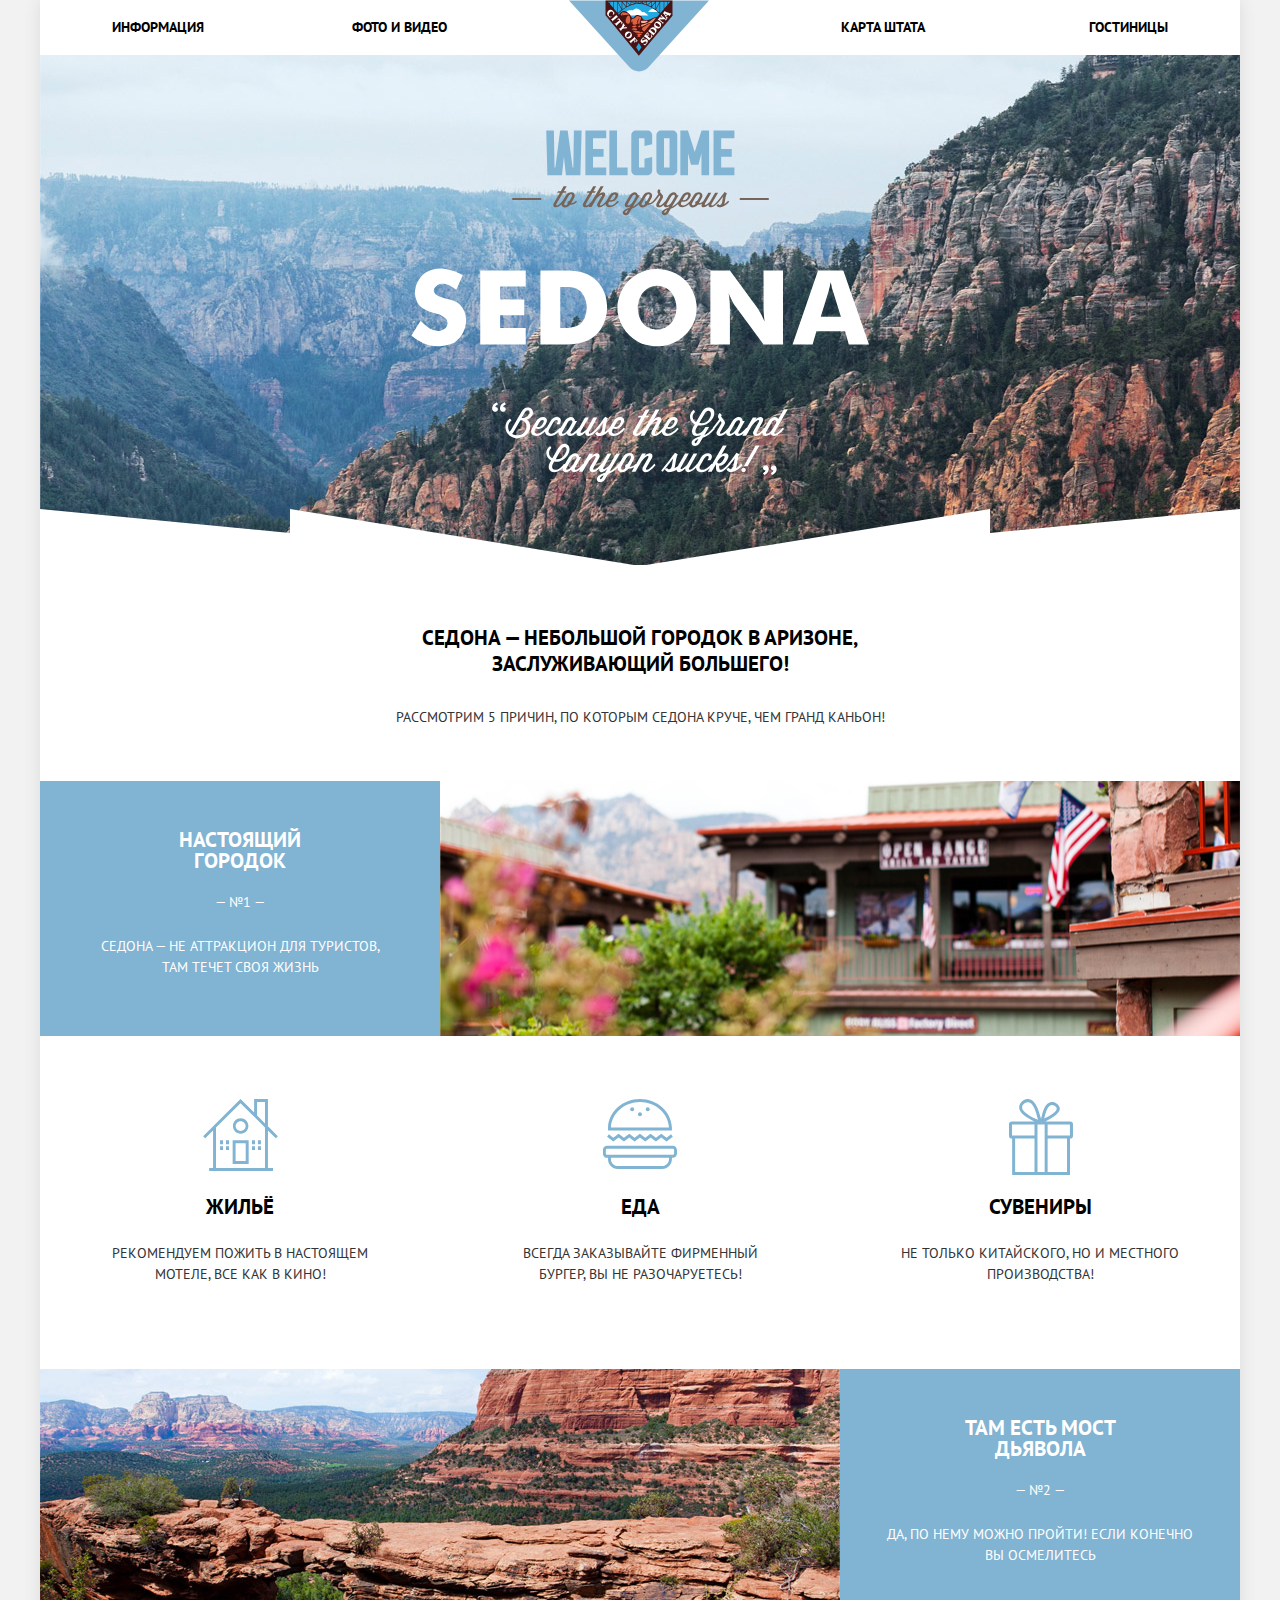
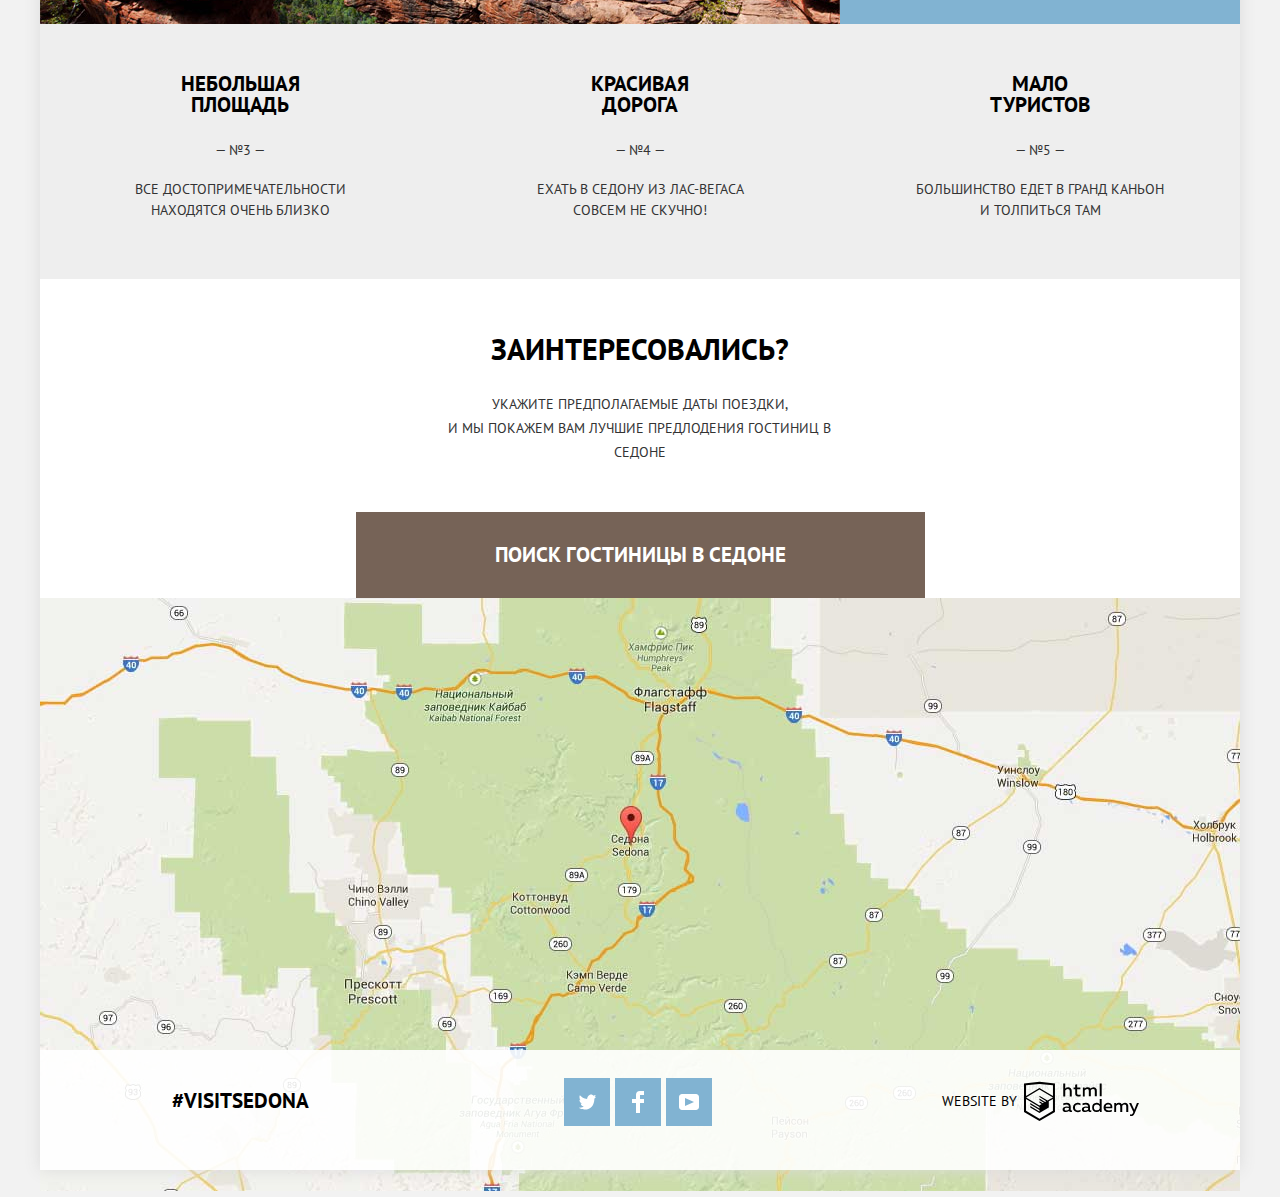
==== index.html @ d184a59a "fixes" ====
<!DOCTYPE html>
<html lang="ru">

<head>
  <meta charset="utf-8">
  <title>HTML Academy: Седона</title>
  <link href="https://fonts.googleapis.com/css?family=PT+Sans:400,700&amp;subset=cyrillic" rel="stylesheet">
  <link rel="stylesheet" href="css/normalize.css">
  <link rel="stylesheet" href="css/styles.min.css">
</head>

<body>
  <div class="container-page">
    <header class="main-header">
      <a class="logo" href="index.html" tabindex="3"><img src="img/logo-sedona.svg" alt="nav-logo" width="140" height="72"></a>
      <nav class="main-nav">
        <ul class="site-nav">
          <li><a href="#" tabindex="1">Информация</a></li>
          <li><a href="#" tabindex="2">Фото и Видео</a></li>
          <li><a href="#">Карта Штата</a></li>
          <li><a href="hotelsfilter.html">Гостиницы</a></li>
        </ul>
      </nav>
    </header>
    <main>
      <h1 class="visually-hidden">Добро пожаловать в великолепную Седону</h1>
      <div class="welcome-block">
        <img src="img/intro-welcome.svg" alt="Welcome to the Gorgeous SEDONA" width="459" height="353">
        <div class="mask-container">
          <svg xmlns="http://www.w3.org/2000/svg" viewBox="0 0 1200 57" width="1200" height="59">
            <path d="M0 57V0l250 24V0l350 57L950 0v24l250-24v57H0z" fill="#fff" />
          </svg>
        </div>
      </div>
      <section class="features">
        <div class="wrapper-h2">
          <h2>Седона — небольшой городок в Аризоне, заслуживающий большего!</h2>
          <p>Рассмотрим 5 причин, по которым Седона круче, чем Гранд Каньон!</p>
        </div>
        <ul class="features-list">
          <li>
            <div class="feature-true-town">
              <div class="wrapper-feature-town">
                <h3>Настоящий городок</h3>
                <span>— №1 —</span>
                <p>Седона — не аттракцион для туристов, там течет своя жизнь</p>
              </div>
              <img src="img/townimage.jpg" alt="townimage" width="800" height="401">
            </div>
            <ul class="sublist">
              <li>
                <div class="sublist-item sublist-item-aparts">
                  <h3>ЖИЛЬЁ</h3>
                  <p>Рекомендуем пожить в настоящем мотеле, все как в кино!</p>
                </div>
              </li>
              <li>
                <div class="sublist-item sublist-item-food">
                  <h3>ЕДА</h3>
                  <p>Всегда заказывайте фирменный бургер, вы не разочаруетесь!</p>
                </div>
              </li>
              <li>
                <div class="sublist-item sublist-item-gifts">
                  <h3>СУВЕНИРЫ</h3>
                  <p>Не только китайского, но и местного производства!</p>
                </div>
              </li>
            </ul>
          </li>
          <li>
            <div class="feature-diablo-bridge">
              <div class="diablo-bridge-image">
                <img src="img/rockimage.jpg" alt="rocksimage" width="800" height="400">
              </div>
              <div class="wrapper-feature-bridge">
                <h3>Там есть мост дьявола</h3>
                <span>— №2 —</span>
                <p>Да, по нему можно пройти! Если конечно вы осмелитесь</p>
              </div>
            </div>
          </li>
          <li class="feature-brown-block">
            <h3>Небольшая площадь</h3>
            <span>— №3 —</span>
            <p>Все достопримечательности находятся очень близко</p>
          </li>
          <li class="feature-brown-block">
            <h3>Красивая дорога</h3>
            <span>— №4 —</span>
            <p>Ехать в Седону из Лас-Вегаса совсем не скучно!</p>
          </li>
          <li class="feature-brown-block">
            <h3>Мало туристов</h3>
            <span>— №5 —</span>
            <p>Большинство едет в Гранд Каньон и толпиться там</p>
          </li>
        </ul>
      </section>
      <section class="search-button">
        <div class="wrapper-search-button">
          <div class="wrapper-text-search-button">
            <b>ЗАИНТЕРЕСОВАЛИСЬ?</b>
            <p>Укажите предполагаемые даты поездки,
              <br> и мы покажем вам лучшие предлодения гостиниц в Седоне</p>
          </div>
          <button class="button brown-button search-button-brown" type="button">ПОИСК ГОСТИНИЦЫ В седоне</button>
          <form class="search-form" method="get" action="https://echo.htmlacademy.ru">
            <div class="wrapper-input-label check-in-date">
              <label for="date-of-checkin">Дата заезда:</label>
              <input type="text" name="date-of-checkin" id="date-of-checkin">
              <button class="calendar-icon" type="button">Календарь
                <svg xmlns="http://www.w3.org/2000/svg" width="21" height="22" viewBox="0 0 21 22">
                  <path d="M19.251 2.025h-2.845V.648c0-.381-.294-.689-.656-.689-.363 0-.656.308-.656.689v1.377h-3.938V.648c0-.381-.294-.689-.655-.689-.363 0-.657.308-.657.689v1.377H5.906V.648c0-.381-.294-.689-.656-.689-.363 0-.657.308-.657.689v1.377H1.75C.784 2.025 0 2.847 0 3.862v16.302C0 21.179.784 22 1.75 22h17.501c.966 0 1.749-.821 1.749-1.836V3.862c0-1.015-.783-1.837-1.749-1.837zm.437 18.139a.448.448 0 0 1-.437.459H1.75a.45.45 0 0 1-.438-.459V3.862a.45.45 0 0 1 .438-.459h2.844v1.378c0 .381.294.689.657.689.362 0 .656-.308.656-.689V3.403h3.938v1.378c0 .381.294.689.657.689.361 0 .655-.308.655-.689V3.403h3.938v1.378c0 .381.293.689.656.689.362 0 .656-.308.656-.689V3.403h2.845c.241 0 .437.206.437.459v16.302z" />
                  <path d="M4.594 8.225h2.625v2.066H4.594zM4.594 11.668h2.625v2.067H4.594zM4.594 15.112h2.625v2.066H4.594zM9.188 15.112h2.625v2.066H9.188zM9.188 11.668h2.625v2.067H9.188zM9.188 8.225h2.625v2.066H9.188zM13.781 15.112h2.625v2.066h-2.625zM13.781 11.668h2.625v2.067h-2.625zM13.781 8.225h2.625v2.066h-2.625z" />
                </svg>
              </button>
            </div>
            <div class="wrapper-input-label check-out-date">
              <label for="date-of-checkout">Дата выезда:</label>
              <input type="text" name="date-of-checkout" id="date-of-checkout">
              <button class="calendar-icon" type="button">Календарь
                <svg xmlns="http://www.w3.org/2000/svg" width="21" height="22" viewBox="0 0 21 22">
                  <path d="M19.251 2.025h-2.845V.648c0-.381-.294-.689-.656-.689-.363 0-.656.308-.656.689v1.377h-3.938V.648c0-.381-.294-.689-.655-.689-.363 0-.657.308-.657.689v1.377H5.906V.648c0-.381-.294-.689-.656-.689-.363 0-.657.308-.657.689v1.377H1.75C.784 2.025 0 2.847 0 3.862v16.302C0 21.179.784 22 1.75 22h17.501c.966 0 1.749-.821 1.749-1.836V3.862c0-1.015-.783-1.837-1.749-1.837zm.437 18.139a.448.448 0 0 1-.437.459H1.75a.45.45 0 0 1-.438-.459V3.862a.45.45 0 0 1 .438-.459h2.844v1.378c0 .381.294.689.657.689.362 0 .656-.308.656-.689V3.403h3.938v1.378c0 .381.294.689.657.689.361 0 .655-.308.655-.689V3.403h3.938v1.378c0 .381.293.689.656.689.362 0 .656-.308.656-.689V3.403h2.845c.241 0 .437.206.437.459v16.302z" />
                  <path d="M4.594 8.225h2.625v2.066H4.594zM4.594 11.668h2.625v2.067H4.594zM4.594 15.112h2.625v2.066H4.594zM9.188 15.112h2.625v2.066H9.188zM9.188 11.668h2.625v2.067H9.188zM9.188 8.225h2.625v2.066H9.188zM13.781 15.112h2.625v2.066h-2.625zM13.781 11.668h2.625v2.067h-2.625zM13.781 8.225h2.625v2.066h-2.625z" />
                </svg>
              </button>
            </div>
            <div class="wrapper-input-label">
              <label class="label-adult-amount" for="adult-amout">Взрослые:</label>
              <div class="amount-buttons-container">
                <button class="minus" type="button" aria-label="Уменьшить количество на 1"></button>
                <input type="text" name="adult-amout" id="adult-amout" value="1">
                <button class="plus" type="button" aria-label="Увеличить количество на 1"></button>
              </div>
              <label class="label-children-amount" for="children-amout">Дети:</label>
              <div class="amount-buttons-container">
                <button class="minus" type="button" aria-label="Уменьшить количество на 1"></button>
                <input type="text" name="children-amout" id="children-amout" value="9">
                <button class="plus" type="button" aria-label="Увеличить количество на 1"></button>
              </div>
            </div>
            <button class="button blue-button search-button-blue" type="submit">Найти</button>
          </form>
        </div>
      </section>
      <section class="map">
        <div class="map-container">
          <img src="img/map.jpg" class="map" alt="USA, Arisona, SEDONA" width="1718" height="748">
        </div>
        <div class="interactive-map">
          <iframe src="https://www.google.com/maps/embed?pb=!1m18!1m12!1m3!1d222094.60201308658!2d-111.83104847166348!3d34.82005045765868!2m3!1f0!2f0!3f0!3m2!1i1024!2i768!4f13.1!3m3!1m2!1s0x872da132f942b00d%3A0x5548c523fa6c8efd!2z0KHQtdC00L7QvdCwLCDQkNGA0LjQt9C-0L3QsCA4NjMzNiwg0KHQqNCQ!5e0!3m2!1sru!2sru!4v1536318374137" style="border:0" allowfullscreen></iframe>
        </div>
      </section>
    </main>
    <footer class="footer">
      <p>#VISITSEDONA</p>
      <ul>
        <li>
          <a class="social-button" href="#">
            <span class="visually-hidden">Twitter</span>
            <svg xmlns="http://www.w3.org/2000/svg" xmlns:xlink="http://www.w3.org/1999/xlink" width="17" height="22" viewBox="0 0 17 15"><path fill="#FFF" d="M10.95.144c1.685-.496 2.984.27 3.577 1.179.673-.231 1.331-.481 2.011-.708a2.345 2.345 0 0 1-.857 1.768c.685.17 1.304-.491 1.304-.491-.169 1-1.006 1.788-1.563 2.024-.231 6.75-3.175 11.217-10.077 11.082h-.446c-.41 0-4.164-.46-4.898-1.887 2.271.196 3.893-.422 4.693-1.177-.96-.3-2.679-.477-2.979-2.95.349.106.564.228 1.19.119C1.705 8.247.374 7.53.448 5.33c.285.328 1.067.536 1.34.472C1.085 5.561-.182 2.442.894.85c1.818 1.854 3.735 3.606 7.152 3.773C8.254 2.33 9.183.793 10.95.144z"/>
            </svg>
          </a>
        </li>
        <li>
          <a class="social-button" href="#">
            <span class="visually-hidden">Facebook</span>
            <svg xmlns="http://www.w3.org/2000/svg" width="12" height="22" viewBox="0 0 12 22"><path fill="#FFF" d="M12 4V0H8a4 4 0 0 0-4 4v4H0v4h4v10h4V12h4V8H8V4h4z"/>
            </svg>
          </a>
        </li>
        <li>
          <a class="social-button" href="#">
            <span class="visually-hidden">YouTube</span>
            <svg xmlns="http://www.w3.org/2000/svg" xmlns:xlink="http://www.w3.org/1999/xlink" width="20" height="22" viewBox="0 0 20 16"><path fill="#FFF" d="M17 0H3C1.35 0 0 1.35 0 3v10c0 1.65 1.35 3 3 3h14c1.65 0 3-1.35 3-3V3c0-1.65-1.35-3-3-3zM6.027 11.998V4.002L15.014 8l-8.987 3.998z"/>
            </svg>
          </a>
        </li>
      </ul>
      <div class="footer-copyright">
        <a href="https://htmlacademy.ru/intensive/htmlcss">Website by<svg id="Layer_1" data-name="Layer 1" xmlns="http://www.w3.org/2000/svg" viewBox="0 0 108.08 36.85" width="115" height="41"><title>logo-htmlacademy-small1</title><path d="M44.61,26.88a2,2,0,0,0,.55-0.1v1.33a3.25,3.25,0,0,1-1.18.21,1.67,1.67,0,0,1-1.67-1,4.84,4.84,0,0,1-3.14,1.08c-1.51,0-2.91-.83-2.91-2.55,0-2.13,2-2.79,3.71-2.79a11.08,11.08,0,0,1,2.17.25v-0.3c0-1-.76-1.77-2.19-1.77a7.42,7.42,0,0,0-3,.64v-1.7a10.21,10.21,0,0,1,3.19-.55c2.36,0,3.81,1.12,3.81,3.65v3a0.54,0.54,0,0,0,.49.59h0.17Zm-6.44-1.13A1.35,1.35,0,0,0,39.63,27h0.11a3.39,3.39,0,0,0,2.41-1V24.58a9.72,9.72,0,0,0-1.81-.21c-1,0-2.16.33-2.16,1.38h0Zm12.36-6.11a5,5,0,0,1,2.57.64V22a4.08,4.08,0,0,0-2.3-.7,2.75,2.75,0,1,0,0,5.49,5,5,0,0,0,2.43-.64v1.71a6.27,6.27,0,0,1-2.76.57A4.21,4.21,0,0,1,46,24.51q0-.21,0-0.41a4.32,4.32,0,0,1,4.18-4.46h0.38Zm12.17,7.24a2,2,0,0,0,.55-0.1v1.33a3.25,3.25,0,0,1-1.18.21,1.67,1.67,0,0,1-1.67-1,4.84,4.84,0,0,1-3.14,1.08c-1.51,0-2.91-.83-2.91-2.55,0-2.13,2-2.79,3.71-2.79a11.08,11.08,0,0,1,2.17.25v-0.3c0-1-.76-1.77-2.19-1.77a7.42,7.42,0,0,0-3,.64v-1.7a10.21,10.21,0,0,1,3.19-.55c2.36,0,3.81,1.12,3.81,3.65v3a0.54,0.54,0,0,0,.49.59h0.17Zm-6.44-1.13A1.35,1.35,0,0,0,57.73,27h0.11a3.39,3.39,0,0,0,2.41-1V24.58a9.72,9.72,0,0,0-1.81-.21c-1.06,0-2.16.33-2.16,1.38h0ZM73,16V28.2H71.35V26.88a3.88,3.88,0,0,1-3.19,1.54,4.4,4.4,0,0,1,0-8.78,3.81,3.81,0,0,1,3,1.3V16H73Zm-4.53,5.22a2.76,2.76,0,1,0,0,5.52A2.86,2.86,0,0,0,71.15,25V23A2.91,2.91,0,0,0,68.49,21.27ZM79,19.64c3.31,0,4.46,2.68,3.92,5.09H76.7c0.21,1.5,1.67,2.11,3.19,2.11a6.11,6.11,0,0,0,2.64-.59v1.6a7.14,7.14,0,0,1-3,.57C77,28.42,74.78,27,74.78,24a4.18,4.18,0,0,1,4-4.39H79Zm0.09,1.54a2.28,2.28,0,0,0-2.44,2.1v0.06H81.3A2,2,0,0,0,79.13,21.18Zm5.73,7V19.87h1.65v1a3.81,3.81,0,0,1,2.78-1.27A2.86,2.86,0,0,1,91.89,21a4.12,4.12,0,0,1,2.91-1.33A3.06,3.06,0,0,1,98,23V28.2h-1.9V23.05a1.59,1.59,0,0,0-1.42-1.75H94.42a2.8,2.8,0,0,0-2.07,1.12V28.2h-1.9V23.05A1.59,1.59,0,0,0,89,21.31H88.8a3,3,0,0,0-2.21,1.29v5.63H84.86Zm21.31-8.33h1.9l-3.91,9.46c-0.9,2.17-2.09,2.86-3.35,2.86a4.76,4.76,0,0,1-1.1-.14V30.46a2.86,2.86,0,0,0,.85.12c0.9,0,1.58-.64,2.07-1.9l0.17-.42-4-8.4h2l2.86,6.29ZM38.73,1.46V6.22a3.81,3.81,0,0,1,2.7-1.14,3.25,3.25,0,0,1,3.44,3.4v5.15H43V8.72a1.81,1.81,0,0,0-1.61-2h-0.3a2.93,2.93,0,0,0-2.32,1.39v5.52h-1.9V1.46h1.9ZM49.94,2.31v3h3V6.91h-3v3.81c0,1.1.5,1.46,1.58,1.46a4.49,4.49,0,0,0,1.69-.33v1.6A6.8,6.8,0,0,1,51,13.8a2.55,2.55,0,0,1-2.86-2.74V6.89H46.58V5.26h1.5V2.74Zm5.4,11.31V5.28H57v1A3.81,3.81,0,0,1,59.77,5a2.86,2.86,0,0,1,2.6,1.33A4.12,4.12,0,0,1,65.28,5,3.06,3.06,0,0,1,68.44,8.4v5.21h-1.9V8.46a1.59,1.59,0,0,0-1.42-1.75H64.89a2.8,2.8,0,0,0-2.07,1.12v5.78h-1.9V8.46A1.59,1.59,0,0,0,59.5,6.71H59.27A3,3,0,0,0,57.06,8v5.63H55.34ZM71.17,1.45H73V13.6H71.17V1.45ZM14.71,0H14.55L0,1.54V28.21l14.55,8.66,14.55-8.66V1.54Zm12.5,27.1L14.55,34.64,1.9,27.12V16.18l12.59,7.5V25L5.86,19.9v1.31l8.68,5.21v1.39L5.87,22.65V24l8.68,5.21,8.75-5.24V18.31L27.2,16V27.12Zm0-12.53-3.48,2-1.6,1L14.51,13v1.31L21,18.23H21l-0.14.09-1,.54-5.37-3.2V17l4.24,2.52-1,.67-3.2-1.9v1.31l2.1,1.24L14.5,22.1,2,14.65,14.51,7.11Zm0-1.32L14.49,5.76,1.91,13.25v-10L14.56,1.92,27.21,3.25v10h0Z" transform="translate(0 -0.02)"/>
          </svg>
        </a>
      </div>
    </footer>
  </div>
  <script src="js/script.min.js"></script>
</body>

</html>
---- css/styles.min.css ----
body{margin:0;padding:0;display:-webkit-box;display:-ms-flexbox;display:flex;font-family:"PT Sans",Arial,sans-serif;font-size:14px;line-height:21px;font-weight:400;color:#000;text-transform:uppercase;text-align:center;background-color:#f2f2f2;-webkit-box-sizing:border-box;box-sizing:border-box}a{text-decoration:none}.container-page{height:2770px;width:1200px}.container-inner-page,.container-page{margin-right:auto;margin-left:auto;-webkit-box-shadow:0 0 15px #dbdbdb;box-shadow:0 0 15px #dbdbdb;max-width:1200px;position:relative}.visually-hidden{position:absolute;clip:rect(0 0 0 0);width:1px;height:1px;margin:-1px}.main-header{position:relative;background-color:#fff;width:1200px;line-height:26px;font-weight:700;color:#000}.main-header li{list-style:none;margin:0;padding:0}.logo{position:absolute;left:44.1%;z-index:1}.site-nav{display:-webkit-box;display:-ms-flexbox;display:flex;-ms-flex-wrap:wrap;flex-wrap:wrap;padding:0;line-height:55px;-webkit-box-align:center;-ms-flex-align:center;align-items:center;margin:0}.site-nav a{height:100%}.site-nav li{width:100px}.site-nav li:first-child{margin-left:6%;margin-right:11.6666%;text-align:left}.site-nav li:nth-child(2){margin-right:auto;text-align:left}.site-nav li:nth-child(3){text-align:right}.site-nav li:last-child{margin-right:6%;margin-left:11.9166%;text-align:right}.main-header a{color:#000}.hotels-list a h3:focus,.hotels-list a h3:hover,.main-header a:focus,.main-header a:hover{color:#80b3d2}.hotels-list a h3:active,.main-header a:active{color:rgba(0,0,0,.3)}.welcome-block{background-color:#848288;background-image:url(../img/background-photo.jpg);background-position:center -58px;background-repeat:no-repeat;background-size:cover;height:510px;position:relative;z-index:-1}.welcome-block img{padding-top:75px}.features,.search-button{background-color:#fff;position:relative;color:#000}.features ul{list-style:none;padding:0}.features h2,.features h3{font-size:21px;text-align:center}.features h2{line-height:26px}.features h3{-ms-flex-item-align:center;-ms-grid-row-align:center;align-self:center}.features p,.features span{text-align:center;color:#333}.feature-diablo-bridge,.feature-true-town{background-color:#81b3d2;width:1200px;color:#fff}.feature-true-town h3{width:130px;margin-top:48px}.feature-diablo-bridge p,.feature-diablo-bridge span,.feature-true-town p,.feature-true-town span{color:#fff}.feature-diablo-bridge p,.feature-true-town p{-ms-flex-item-align:center;-ms-grid-row-align:center;align-self:center;width:290px;margin-top:23px}.feature-diablo-bridge p{width:306px}.feature-brown-block{background-color:#eee;color:#000;width:33.333333%;min-height:255px;display:-webkit-box;display:-ms-flexbox;display:flex;-webkit-box-orient:vertical;-webkit-box-direction:normal;-ms-flex-direction:column;flex-direction:column;-webkit-box-pack:center;-ms-flex-pack:center;justify-content:center}.feature-brown-block h3,.feature-brown-block p{width:130px;-ms-flex-item-align:center;-ms-grid-row-align:center;align-self:center;margin:49px 0 25px}.feature-brown-block p{width:260px;margin:0 0 58px}.feature-brown-block span{margin-bottom:auto}.button,.search-button b{font-size:30px;line-height:36px;text-align:center}.search-button p{line-height:24px;text-align:center;color:#333;margin-top:25px;width:435px}.button{font-size:21px;line-height:26px;vertical-align:middle;font-weight:700;text-transform:uppercase;color:#fff;background-color:#766357;border:0;cursor:pointer}.brown-button:focus,.brown-button:hover{background-color:#604e43}.brown-button:active{background-color:#503e33;color:rgba(255,255,255,.3)}.blue-button{background-color:#81b3d2}.blue-button:focus,.blue-button:hover{background-color:#669ec0}.blue-button:active{background-color:#5496bd;color:rgba(255,255,255,.3)}.footer p,.footer-inner-page p,.search-form label{line-height:26px;font-weight:700}.footer p,.footer-inner-page p{font-size:21px;width:400px;margin-top:3px}.footer ul,.footer-inner-page ul{text-align:center}.social-button{background-color:#81b3d2;color:#fff;width:46px;height:48px;display:-webkit-box;display:-ms-flexbox;display:flex;-webkit-box-align:center;-ms-flex-align:center;align-items:center;-webkit-box-pack:center;-ms-flex-pack:center;justify-content:center}.social-button:active path{fill:#88b6d1}.social-button:focus,.social-button:hover{background-color:#669ec0;color:#fff}.social-button:active{background-color:#5496bd;color:rgba(255,255,255,.3)}.footer li,.footer-inner-page li{list-style:none}.footer li:first-child,.footer-inner-page li:first-child{margin-left:124px;margin-right:5px}.footer li:last-child,.footer-inner-page li:last-child{margin-left:5px;margin-right:auto}.footer-copyright,.footer-copyright a{display:-webkit-box;display:-ms-flexbox;display:flex}.footer-copyright{line-height:26px;vertical-align:middle;text-align:right;margin-top:-18px;fill:#000;width:400px;-webkit-box-pack:center;-ms-flex-pack:center;justify-content:center}.footer-copyright a{color:#000;width:211px;-webkit-box-pack:space-evenly;-ms-flex-pack:space-evenly;justify-content:space-evenly;-webkit-box-align:center;-ms-flex-align:center;align-items:center}.footer-copyright a:focus,.footer-copyright a:hover{fill:#5496bd}.footer-copyright a:active{fill:#bdbbbc}.hotels-main{background-color:#fff}.filters{background-color:#465159;background-image:url("../img/filter background.jpg");background-repeat:no-repeat;min-height:192px;padding-top:28px}.filters fieldset{border:0}.filters legend{font-size:16px;font-weight:700;color:#fff}.filters label,.range-input div{color:#fff}.hotels-list h3,.wrapper-result-filter .wrapper-text-results{font-size:21px;line-height:26px;font-weight:700;color:#000;margin-top:6px}.filters,.result-filter,.result-filter ul{display:-webkit-box;display:-ms-flexbox;display:flex}.result-filter{font-size:12px;line-height:18px;margin-right:auto;-ms-flex-wrap:wrap;flex-wrap:wrap}.result-filter ul{padding:0;width:288px}.results ul{list-style:none}.result-filter li:first-child{margin-left:39px}.result-filter li:nth-child(2){margin-left:32px;margin-right:auto}.result-filter li:last-child{margin-right:11px}.result-filter .active-filter{color:#81b3d2;border-bottom:none}.result-filter a{color:rgba(0,0,0,.3);text-decoration:none;border-bottom:1px dotted #81b3d2}.result-filter a:hover{color:#81b3d2}.result-filter a:active{color:#000;border-bottom:none}.hotels-list span{color:#333}.wrapper-feature-town,.wrapper-h2{-webkit-box-orient:vertical;-webkit-box-direction:normal;-ms-flex-direction:column;flex-direction:column}.wrapper-h2{display:-webkit-box;display:-ms-flexbox;display:flex;width:490px;-webkit-box-align:center;-ms-flex-align:center;align-items:center;margin:auto;padding-top:60px;padding-bottom:50px;min-height:106px}.wrapper-h2 h2{margin:0;width:490px}.wrapper-h2 p{margin:30px 0 0}.wrapper-feature-town{-ms-flex-preferred-size:33.333333%;flex-basis:33.333333%}.feature-true-town,.sublist,.wrapper-feature-town{display:-webkit-box;display:-ms-flexbox;display:flex}.feature-true-town{position:relative;min-height:255px;overflow:hidden}.feature-true-town img,.price-control::after{position:absolute;top:50%;left:50%;-webkit-transform:translate(-25%,-50%);-ms-transform:translate(-25%,-50%);transform:translate(-25%,-50%)}.sublist{-webkit-box-align:center;-ms-flex-align:center;align-items:center;-ms-flex-pack:distribute;justify-content:space-around}.sublist li{width:400px}.sublist-item{padding-top:60px;padding-bottom:70px;width:285px;margin:auto}.sublist h3{padding-top:72px;position:relative;margin-top:28px}.sublist-item p{margin-top:26px}.sublist-item-aparts h3::before,.sublist-item-food h3::before,.sublist-item-gifts h3::before{content:"";position:absolute;width:75px;height:72px;left:105px;top:-25px;background-image:url(../img/icon-1.svg);background-repeat:no-repeat;background-position:0,0}.sublist-item-food h3::before,.sublist-item-gifts h3::before{width:74px;height:70px;left:37%;background-image:url(../img/icon-3.svg)}.sublist-item-gifts h3::before{width:64px;height:76px;left:39%;background-image:url(../img/icon-2.svg)}.welcome-block{-webkit-box-pack:center;-ms-flex-pack:center;justify-content:center}.feature-diablo-bridge,.welcome-block,.wrapper-feature-bridge{display:-webkit-box;display:-ms-flexbox;display:flex}.wrapper-feature-bridge{-webkit-box-orient:vertical;-webkit-box-direction:normal;-ms-flex-direction:column;flex-direction:column;-ms-flex-preferred-size:33.3333333%;flex-basis:33.3333333%}.wrapper-feature-bridge h3{width:151px;margin-top:48px}.search-button{-webkit-box-align:center;-ms-flex-align:center;align-items:center;z-index:3}.search-button,.wrapper-search-button,.wrapper-text-search-button{display:-webkit-box;display:-ms-flexbox;display:flex;-webkit-box-orient:vertical;-webkit-box-direction:normal;-ms-flex-direction:column;flex-direction:column}.wrapper-search-button{-webkit-box-pack:center;-ms-flex-pack:center;justify-content:center;-webkit-box-align:center;-ms-flex-align:center;align-items:center;width:569px}.wrapper-text-search-button{width:436px;padding-top:52px;padding-bottom:34px}.search-button-brown{padding-top:30px;padding-bottom:30px;width:100%}.search-form{display:-webkit-box;display:-ms-flexbox;display:flex;-ms-flex-wrap:wrap;flex-wrap:wrap;padding:25px 44px 55px 56px;background-color:#fff;position:absolute;width:469px;top:100%;left:26.3%}.amount-buttons-container,.wrapper-input-label{display:-webkit-box;display:-ms-flexbox;display:flex;width:115px}.wrapper-input-label{width:458px;margin-top:30px;-webkit-box-pack:justify;-ms-flex-pack:justify;justify-content:space-between;-webkit-box-align:center;-ms-flex-align:center;align-items:center}.search-button-blue{width:97.5%;padding:0;min-height:58px;margin-top:52px}.wrapper-input-label input{width:39px;height:36px;border:0;background-color:#f2f2f2}.label-adult-amount{padding-right:27px}.label-children-amount{padding-left:40px;padding-right:15px}.map{width:100%;position:relative;min-height:475px;height:100%}.footer{position:absolute;bottom:0}.footer,.footer-inner-page{width:1200px;height:120px;display:-webkit-box;display:-ms-flexbox;display:flex;-ms-flex-pack:distribute;justify-content:space-around;-webkit-box-align:center;-ms-flex-align:center;align-items:center;background-color:rgba(255,255,255,.9)}.features-list,.footer ul,.footer-inner-page ul{display:-webkit-box;display:-ms-flexbox;display:flex;-ms-flex-wrap:wrap;flex-wrap:wrap}.footer ul,.footer-inner-page ul{width:400px;padding:0;margin-top:-3px}.features-list{-webkit-box-pack:center;-ms-flex-pack:center;justify-content:center;margin:0}.filters h3{font-size:16px;line-height:21px;font-weight:700;padding:0;margin:0;color:#fff}.filter-range{margin-right:6%;margin-left:auto}.wrapper-result-filter{display:-webkit-box;display:-ms-flexbox;display:flex;-webkit-box-align:baseline;-ms-flex-align:baseline;align-items:baseline;min-height:86px}.hotels-list{-webkit-box-orient:vertical;-webkit-box-direction:normal;-ms-flex-direction:column;flex-direction:column;padding:0;margin-bottom:0;margin-top:0}.hotels-list,.hotels-list li,.wrapper-hotel-card{display:-webkit-box;display:-ms-flexbox;display:flex}.hotels-list li{border-top:1px solid #e5e5e5;height:151px}.wrapper-hotel-card{width:364px;margin-left:30px;margin-right:auto;-webkit-box-orient:vertical;-webkit-box-direction:normal;-ms-flex-direction:column;flex-direction:column}.wrapper-hotel-card h3{text-align:left;padding:0;margin:22px 0 0}.map-container{position:absolute;z-index:-1}.interactive-map{width:100%}.diablo-bridge-image{height:255px;width:800px;overflow:hidden}.filter-range{width:318px;text-transform:uppercase;color:#fff}.filter-range-title{font-weight:700px;font-size:16px;line-height:21px;margin-bottom:9px;text-align:left}.price-control{height:36px;margin-bottom:20px;font-size:0;position:relative;border:2px solid #fff;border-radius:2px}.price-control label{display:inline-block;font-size:14px;line-height:38px;vertical-align:top;cursor:pointer}.price-control .max-value,.price-control .min-value{width:114px;padding-left:34px}.price-control input{width:50px;margin:0;color:inherit;font:inherit;background:0 0;border:0}.price-control::after{content:"";-webkit-transform:translate(-50%,-50%);-ms-transform:translate(-50%,-50%);transform:translate(-50%,-50%);width:2px;height:22px;background:#fff}.range-controls{position:relative;margin-bottom:32px}.range-controls .scale{height:2px;background:rgba(255,255,255,.3)}.range-controls .bar{width:80%;height:2px;background:#fff}.range-toggle{width:4px;height:4px;background:#ababab;border:8px solid #fff;border-radius:50%;-webkit-box-shadow:0 2px 1px 0 rgba(0,1,1,.2);box-shadow:0 2px 1px 0 rgba(0,1,1,.2);cursor:pointer;position:absolute;top:-9px}.range-toggle-min{left:0}.range-toggle-max{left:80%}.range-toggle:hover{background:#1c4f80;-webkit-transform:scale(1.1);-ms-transform:scale(1.1);transform:scale(1.1)}.btn-transparent{display:block;padding:6px 35px;width:138px;margin:0 auto 0 84px;font-size:14px;line-height:20px;color:#fff;text-transform:uppercase;background:0 0;border:2px solid #fff;border-radius:2px;cursor:pointer}.btn-transparent:hover{color:#000;background:#fff}.result-direction{margin-right:5%}.result-direction svg{cursor:pointer}.result-direction svg:first-child{margin-right:10px}.calendar-icon svg:hover,.calendar-icon:focus svg,.result-direction path:focus,.result-direction path:hover{fill:#000}.active-arrow path,.calendar-icon svg:active,.calendar-icon:active svg,.result-direction path:active{fill:#81b3d2}.wrapper-text-results{width:240px;margin-left:6%;display:-webkit-box;display:-ms-flexbox;display:flex;-webkit-box-pack:justify;-ms-flex-pack:justify;justify-content:space-between;-webkit-box-align:baseline;-ms-flex-align:baseline;align-items:baseline}.wrapper-text-results p:last-child{font-size:12px;line-height:18px;font-weight:400}.wrapper-hotel-list{margin-left:6%;border-bottom:1px solid #e5e5e5}.hotels-list-item-img{-ms-flex-item-align:center;-ms-grid-row-align:center;align-self:center}.wrapper-card-buttons,.wrapper-card-info{display:-webkit-box;display:-ms-flexbox;display:flex}.wrapper-card-info{-webkit-box-pack:justify;-ms-flex-pack:justify;justify-content:space-between;margin-top:8px;width:183px;margin-bottom:auto}.wrapper-card-buttons{width:260px;margin-bottom:33px}.info-button{width:110px;height:27px;margin-right:7px}.book-button{width:142px;height:27px}.book-button,.info-button{font-size:14px;vertical-align:middle;line-height:27px}.stars,.stars-rate{display:-webkit-box;display:-ms-flexbox;display:flex}.stars-rate{width:114px;-webkit-box-orient:vertical;-webkit-box-direction:normal;-ms-flex-direction:column;flex-direction:column;-ms-flex-pack:distribute;justify-content:space-around;margin-right:6%}.stars{-webkit-box-pack:end;-ms-flex-pack:end;justify-content:flex-end;min-height:17px;margin-right:-3px;margin-top:28px;margin-bottom:auto}.stars-rate span{background-color:#f2f2f2;margin-bottom:36px}.stars svg{margin-right:6px}.minus,.plus{position:relative;min-width:38px;height:38px;background-color:#f2f2f2;border:0;cursor:pointer}.minus::after,.plus::after,.plus::before{position:absolute;content:"";height:3px;width:13px;background-color:#a9a9a9;left:12px;top:50%}.plus::after,.plus::before{width:12px;left:13px;top:18px}.plus::after{-webkit-transform:rotate(90deg);-ms-transform:rotate(90deg);transform:rotate(90deg)}.minus:focus::after,.minus:hover::after,.plus:focus::after,.plus:focus::before,.plus:hover::after,.plus:hover::before{background-color:#000}.minus:active::after,.plus:active::after,.plus:active::before{background-color:#81b3d2}input[name=adult-amout],input[name=children-amout]{text-align:center}.calendar-icon{width:21px;height:22px;font-size:0;background-color:#f2f2f2;border:0;position:absolute;right:10px;cursor:pointer}.calendar-icon svg{fill:#cdcdcd;position:absolute;right:0;top:0}.check-in-date,.check-out-date,.label-checkbox{position:relative}input[name=date-of-checkin],input[name=date-of-checkout]{padding-left:10px;padding-right:40px;width:64.84%}input[type=checkbox]{cursor:pointer}.label-checkbox{line-height:23px;padding-left:40px;cursor:pointer}.label-checkbox:first-of-type{margin-bottom:23px;margin-top:25px}.label-checkbox:last-child{margin-top:auto;margin-bottom:31px}.checkbox-icon{position:absolute;width:23px;height:23px;left:0}.checkbox+span svg:last-child{display:none}.checkbox:checked+span svg:first-child{display:none}.checkbox:checked+span svg:last-child{display:block}.checkbox:disabled+span path{fill:#6a6a6a}.search-form-display-js{display:none}.error-class{-webkit-animation:error-class-color 1s;animation:error-class-color 1s}.interactive-map{position:absolute;min-height:597px}.interactive-map iframe{position:absolute;width:100%;border:0;min-height:475px;left:0;height:100%}.mask-container{position:absolute;bottom:-2px;width:100%;height:59px;left:0}.filter-options-list{padding:0;list-style:none;margin:0 0 0 6%;text-align:left}.filter-options-list li{margin-top:23px}.filter-options-list li:first-child{margin-top:25px}.rent-type{margin-left:120px}
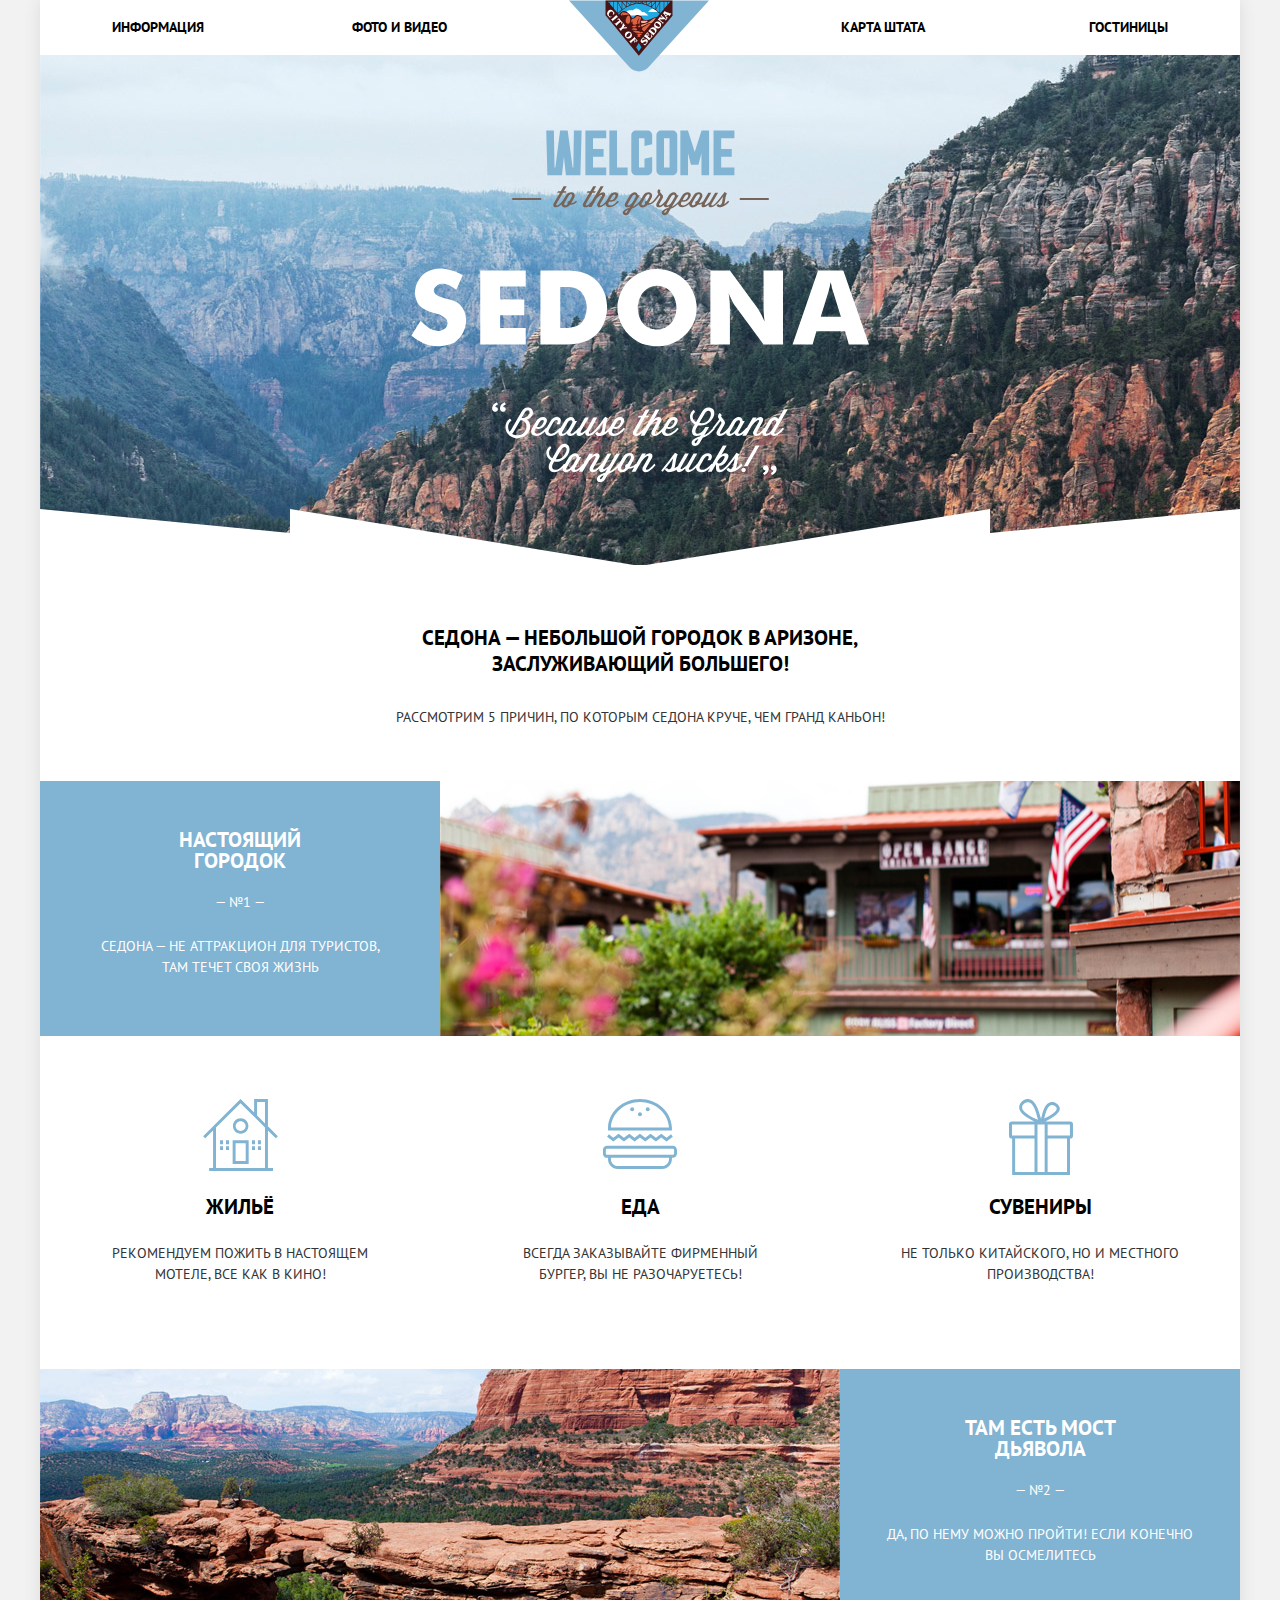
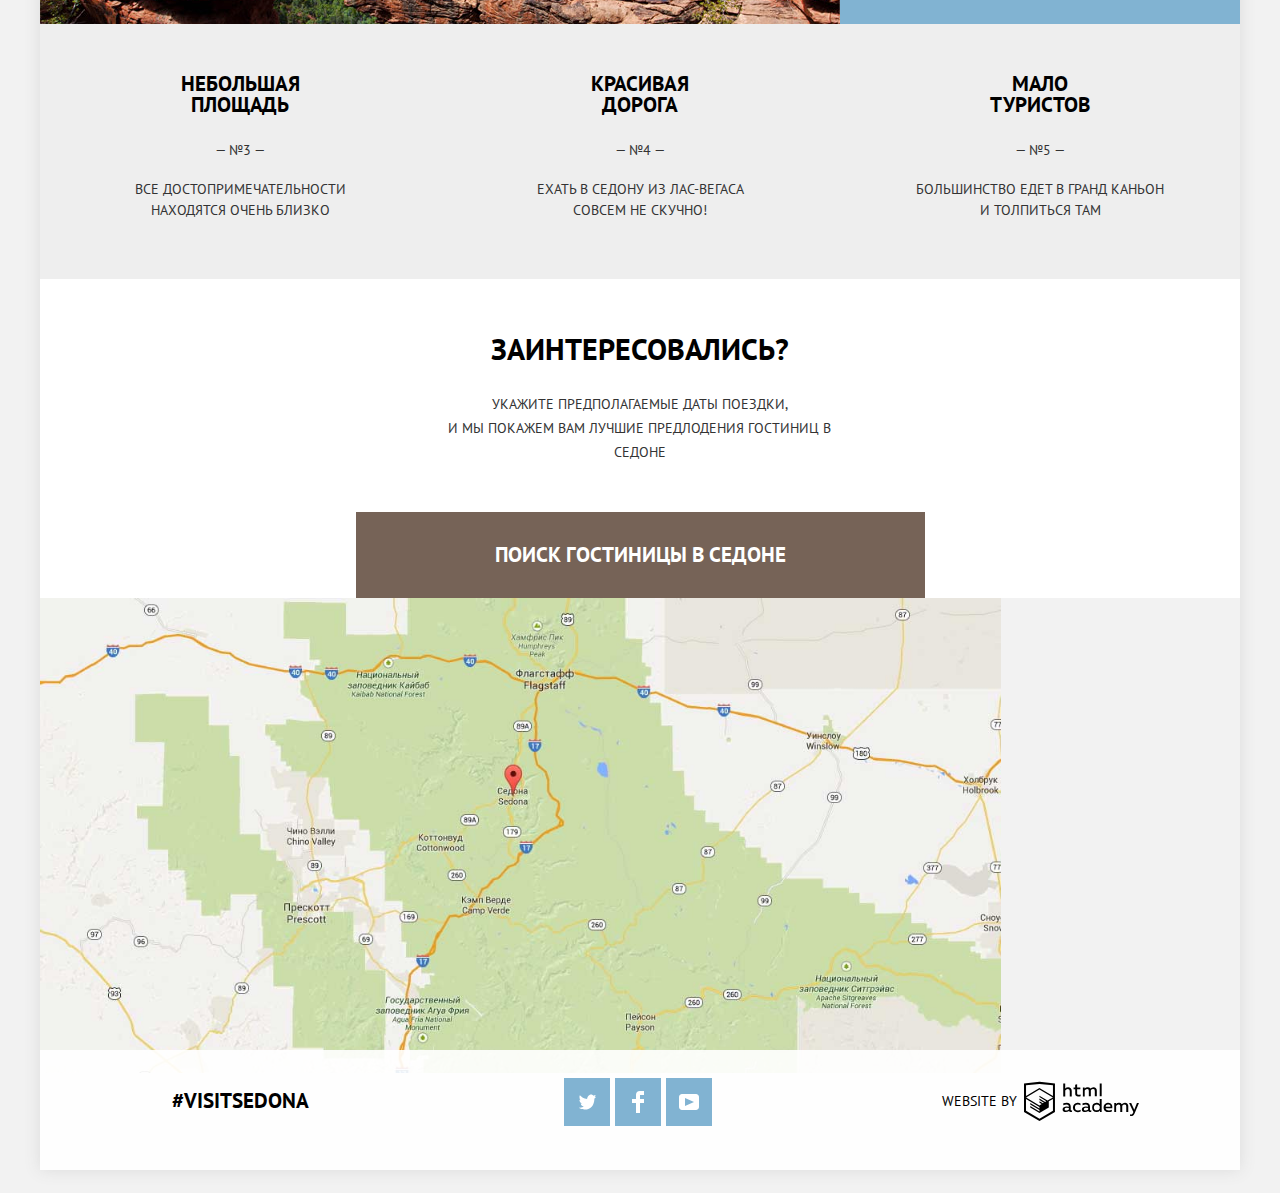
==== commit cd4f63e5: "b12 fix" ====
--- a/index.html
+++ b/index.html
@@ -6,7 +6,7 @@
   <title>HTML Academy: Седона</title>
   <link href="https://fonts.googleapis.com/css?family=PT+Sans:400,700&amp;subset=cyrillic" rel="stylesheet">
   <link rel="stylesheet" href="css/normalize.css">
-  <link rel="stylesheet" href="css/styles.min.css">
+  <link rel="stylesheet" href="css/styles.css">
 </head>
 
 <body>
@@ -126,7 +126,7 @@
                 </svg>
               </button>
             </div>
-            <div class="wrapper-input-label">
+            <div class="wrapper-input-label amount-buttons-block">
               <label class="label-adult-amount" for="adult-amout">Взрослые:</label>
               <div class="amount-buttons-container">
                 <button class="minus" type="button" aria-label="Уменьшить количество на 1"></button>
--- a/css/styles.css
+++ b/css/styles.css
@@ -0,0 +1,1489 @@
+body {
+  margin: 0;
+  padding: 0;
+  display: -webkit-box;
+  display: -ms-flexbox;
+  display: flex;
+
+
+  font-family: "PT Sans", Arial, sans-serif;
+  font-size: 14px;
+  line-height: 21px;
+  font-weight: 400;
+  color: #000000;
+  text-transform: uppercase;
+  text-align: center;
+
+
+  background-color: #f2f2f2;
+  -webkit-box-sizing: border-box;
+  box-sizing: border-box;
+}
+
+a {
+  text-decoration: none;
+}
+
+.container-page {
+  margin-right: auto;
+  margin-left: auto;
+  -webkit-box-shadow: 0 0 15px #dbdbdb;
+  box-shadow: 0 0 15px #dbdbdb;
+
+  max-width: 1200px;
+  height: 2770px;
+  position: relative;
+  width: 1200px;
+}
+
+.container-inner-page {
+  margin-right: auto;
+  margin-left: auto;
+  -webkit-box-shadow: 0 0 15px #dbdbdb;
+  box-shadow: 0 0 15px #dbdbdb;
+
+  max-width: 1200px;
+  position: relative;
+}
+
+.visually-hidden {
+  position: absolute;
+  clip: rect(0 0 0 0);
+  width: 1px;
+  height: 1px;
+  margin: -1px;
+}
+
+.main-header {
+  position: relative;
+  background-color: #ffffff;
+  width: 1200px;
+
+  line-height: 26px;
+  font-weight: 700;
+  color: #000000;
+}
+
+.main-header li {
+  list-style: none;
+
+  margin: 0;
+  padding: 0;
+}
+
+.logo {
+  position: absolute;
+  left: 44.1%;
+  z-index: 1;
+}
+
+.site-nav {
+  display: -webkit-box;
+  display: -ms-flexbox;
+  display: flex;
+  -ms-flex-wrap: wrap;
+  flex-wrap: wrap;
+  padding: 0;
+  line-height: 55px;
+  -webkit-box-align: center;
+  -ms-flex-align: center;
+  align-items: center;
+  margin: 0;
+}
+
+.site-nav a {
+  height: 100%;
+}
+
+.site-nav li {
+  width: 100px;
+}
+
+.site-nav li:first-child {
+  margin-left: 6%;
+  margin-right: 11.6666%;
+  text-align: left;
+}
+
+.site-nav li:nth-child(2) {
+  margin-right: auto;
+  text-align: left;
+}
+
+.site-nav li:nth-child(3) {
+  text-align: right;
+}
+
+.site-nav li:last-child {
+  margin-right: 6%;
+  margin-left: 11.9166%;
+  text-align: right;
+}
+
+.main-header a {
+  color: #000000;
+}
+
+.main-header a:hover,
+.main-header a:focus {
+  color: #80b3d2;
+}
+
+.main-header a:active {
+  color: rgba( 0, 0, 0, 0.3);
+}
+
+.welcome-block {
+  background-color: #848288;
+  background-image: url("../img/background-photo.jpg");
+  background-position: center -58px;
+  background-repeat: no-repeat;
+  background-size: cover;
+  height: 510px;
+  position: relative;
+  z-index: -1;
+}
+
+.welcome-block img {
+  padding-top: 75px;
+}
+
+.features,
+.search-button {
+  background-color: #ffffff;
+  position: relative;
+
+  color: #000000;
+}
+
+.features ul {
+  list-style: none;
+  padding: 0;
+}
+
+.features h2 {
+  font-size: 21px;
+  line-height: 26px;
+  text-align: center;
+}
+
+.features h3 {
+  font-size: 21px;
+  text-align: center;
+  -ms-flex-item-align: center;
+  -ms-grid-row-align: center;
+  align-self: center;
+}
+
+.features span,
+.features p {
+  text-align: center;
+  color: #333333;
+}
+
+.feature-true-town,
+.feature-diablo-bridge {
+  background-color: #81b3d2;
+  width: 1200px;
+
+  color: #ffffff;
+}
+
+.feature-true-town h3 {
+  width: 130px;
+  margin-top: 48px;
+}
+
+.feature-true-town p,
+.feature-diablo-bridge p,
+.feature-true-town span,
+.feature-diablo-bridge span {
+  color: #ffffff;
+}
+
+.feature-true-town p {
+  -ms-flex-item-align: center;
+  -ms-grid-row-align: center;
+  align-self: center;
+  width: 290px;
+  margin-top: 23px;
+}
+
+.feature-diablo-bridge p {
+  width: 306px;
+  -ms-flex-item-align: center;
+  -ms-grid-row-align: center;
+  align-self: center;
+  margin-top: 23px;
+}
+
+.feature-brown-block {
+  background-color: #eeeeee;
+
+  color: #000000;
+
+  width: 33.333333%;
+  min-height: 255px;
+  display: -webkit-box;
+  display: -ms-flexbox;
+  display: flex;
+  -webkit-box-orient: vertical;
+  -webkit-box-direction: normal;
+  -ms-flex-direction: column;
+  flex-direction: column;
+  -webkit-box-pack: center;
+  -ms-flex-pack: center;
+  justify-content: center;
+}
+
+.feature-brown-block h3 {
+  margin: 0;
+  width: 130px;
+  -ms-flex-item-align: center;
+  -ms-grid-row-align: center;
+  align-self: center;
+
+  margin-bottom: 25px;
+  margin-top: 49px;
+}
+
+.feature-brown-block p {
+  width: 260px;
+  -ms-flex-item-align: center;
+  -ms-grid-row-align: center;
+  align-self: center;
+  margin: 0;
+
+  margin-bottom: 58px;
+}
+
+.feature-brown-block:last-child p {
+  width: 250px;
+}
+
+.feature-brown-block span {
+  margin-bottom: auto;
+}
+
+.search-button b {
+  font-size: 30px;
+  line-height: 36px;
+  text-align: center;
+}
+
+.search-button p {
+  line-height: 24px;
+  text-align: center;
+
+  color: #333333;
+  margin-top: 25px;
+  width: 435px;
+}
+
+.button {
+  font-size: 21px;
+  line-height: 26px;
+  text-align: center;
+  vertical-align: middle;
+  font-weight: 700;
+  text-transform: uppercase;
+
+  color: #ffffff;
+  background-color: #766357;
+  border: none;
+
+  cursor: pointer;
+}
+
+.brown-button:hover,
+.brown-button:focus {
+  background-color: #604e43;
+}
+
+.brown-button:active {
+  background-color: #503e33;
+  color: rgba( 255, 255, 255, 0.3);
+}
+
+.blue-button {
+  background-color: #81b3d2;
+}
+
+.blue-button:hover,
+.blue-button:focus {
+  background-color: #669ec0;
+}
+
+.blue-button:active {
+  background-color: #5496bd;
+  color: rgba( 255, 255, 255, 0.3);
+}
+
+.search-form label {
+  line-height: 26px;
+  font-weight: 700;
+  margin-right: 15px;
+}
+
+.footer p,
+.footer-inner-page p {
+  font-size: 21px;
+  line-height: 26px;
+  font-weight: 700;
+  width: 400px;
+  margin-top: 3px;
+}
+
+.amount-buttons-block label {
+  margin: 0;
+}
+
+.footer ul,
+.footer-inner-page ul {
+  text-align: center;
+}
+
+.social-button {
+  background-color: #81b3d2;
+  color: #ffffff;
+
+  width: 46px;
+  height: 48px;
+  display: -webkit-box;
+  display: -ms-flexbox;
+  display: flex;
+  -webkit-box-align: center;
+  -ms-flex-align: center;
+  align-items: center;
+  -webkit-box-pack: center;
+  -ms-flex-pack: center;
+  justify-content: center;
+}
+
+.social-button:active path {
+  fill: #88b6d1;
+}
+
+.social-button:hover,
+.social-button:focus {
+  background-color: #669ec0;
+  color: #ffffff;
+}
+
+.social-button:active {
+  background-color: #5496bd;
+  color: rgba( 255, 255, 255, 0.3);
+}
+
+.footer li,
+.footer-inner-page li {
+  list-style: none;
+}
+
+.footer li:first-child,
+.footer-inner-page li:first-child {
+  margin-left: 124px;
+  margin-right: 5px;
+}
+
+.footer li:last-child,
+.footer-inner-page li:last-child {
+  margin-left: 5px;
+  margin-right: auto;
+}
+
+.footer-copyright {
+  line-height: 26px;
+  vertical-align: middle;
+  text-align: right;
+  width: 400px;
+  margin-top: -18px;
+
+  display: -webkit-box;
+
+  display: -ms-flexbox;
+
+  display: flex;
+  -webkit-box-pack: center;
+  -ms-flex-pack: center;
+  justify-content: center;
+
+  fill: black;
+}
+
+.footer-copyright a {
+  color: #000000;
+
+  display: -webkit-box;
+
+  display: -ms-flexbox;
+
+  display: flex;
+  -webkit-box-pack: space-evenly;
+  -ms-flex-pack: space-evenly;
+  justify-content: space-evenly;
+  -webkit-box-align: center;
+  -ms-flex-align: center;
+  align-items: center;
+}
+
+.footer-copyright svg {
+  margin-left: 7px;
+}
+
+.footer-copyright a:hover,
+.footer-copyright a:focus {
+  fill: #5496bd;
+}
+
+.footer-copyright a:active {
+  fill: #bdbbbc;
+}
+
+.hotels-main {
+  background-color: #ffffff;
+}
+
+.filters {
+  background-color: #465159;
+  background-image: url("../img/filter background.jpg");
+  background-repeat: no-repeat;
+
+  display: -webkit-box;
+
+  display: -ms-flexbox;
+
+  display: flex;
+  min-height: 192px;
+  padding-top: 28px;
+}
+
+.filters fieldset {
+  border: none;
+}
+
+.filters legend {
+  font-size: 16px;
+  font-weight: 700;
+  color: #ffffff;
+}
+
+.filters label,
+.range-input div {
+  color: #ffffff;
+}
+
+.wrapper-result-filter .wrapper-text-results,
+.hotels-list h3 {
+  font-size: 21px;
+  line-height: 26px;
+  font-weight: 700;
+  color: #000000;
+  margin-top: 6px;
+}
+
+.hotels-list a h3:hover,
+.hotels-list a h3:focus {
+  color: #80b3d2;
+}
+
+.hotels-list a h3:active {
+  color: rgba( 0, 0, 0, 0.3);
+}
+
+.result-filter {
+  font-size: 12px;
+  line-height: 18px;
+
+  display: -webkit-box;
+
+  display: -ms-flexbox;
+
+  display: flex;
+  margin-right: auto;
+  -ms-flex-wrap: wrap;
+  flex-wrap: wrap;
+}
+
+.result-filter ul {
+  display: -webkit-box;
+  display: -ms-flexbox;
+  display: flex;
+  padding: 0;
+  width: 288px;
+}
+
+.results ul {
+  list-style: none;
+}
+
+.result-filter li:first-child {
+  margin-left: 39px;
+}
+
+.result-filter li:nth-child(2) {
+  margin-left: 32px;
+  margin-right: auto;
+}
+
+.result-filter li:last-child {
+  margin-right: 11px;
+}
+
+.result-filter .active-filter {
+  color: #81b3d2;
+  border-bottom: none;
+}
+
+.result-filter a {
+  color: rgba(0, 0, 0, 0.3);
+  text-decoration: none;
+  border-bottom: 1px dotted #81b3d2;
+}
+
+.result-filter a:hover {
+  color: #81b3d2;
+}
+
+.result-filter a:active {
+  color: #000000;
+  border-bottom: none;
+}
+
+.hotels-list span {
+  color: #333333;
+}
+
+.wrapper-h2 {
+  display: -webkit-box;
+  display: -ms-flexbox;
+  display: flex;
+  width: 490px;
+  -webkit-box-orient: vertical;
+  -webkit-box-direction: normal;
+  -ms-flex-direction: column;
+  flex-direction: column;
+  -webkit-box-align: center;
+  -ms-flex-align: center;
+  align-items: center;
+  margin: auto;
+  padding-top: 60px;
+  padding-bottom: 50px;
+  min-height: 106px;
+}
+
+.wrapper-h2 h2 {
+  margin: 0;
+  width: 490px;
+}
+
+.wrapper-h2 p {
+  margin: 0;
+  margin-top: 30px;
+}
+
+.wrapper-feature-town {
+  display: -webkit-box;
+  display: -ms-flexbox;
+  display: flex;
+  -webkit-box-orient: vertical;
+  -webkit-box-direction: normal;
+  -ms-flex-direction: column;
+  flex-direction: column;
+  -ms-flex-preferred-size: 33.333333%;
+  flex-basis: 33.333333%;
+}
+
+.feature-true-town {
+  display: -webkit-box;
+  display: -ms-flexbox;
+  display: flex;
+
+  position: relative;
+  min-height: 255px;
+  overflow: hidden;
+}
+
+.feature-true-town img {
+  position: absolute;
+  top: 50%;
+  left: 50%;
+  -webkit-transform: translate(-25%, -50%);
+  -ms-transform: translate(-25%, -50%);
+  transform: translate(-25%, -50%);
+}
+
+.sublist {
+  display: -webkit-box;
+  display: -ms-flexbox;
+  display: flex;
+  -webkit-box-align: center;
+  -ms-flex-align: center;
+  align-items: center;
+  -ms-flex-pack: distribute;
+  justify-content: space-around;
+}
+
+.sublist li {
+  width: 400px;
+}
+
+.sublist-item {
+  padding-top: 60px;
+  padding-bottom: 70px;
+  width: 285px;
+  margin: auto;
+}
+
+.sublist h3 {
+  padding-top: 72px;
+  position: relative;
+  margin-top: 28px;
+}
+
+.sublist-item p {
+  margin-top: 26px;
+}
+
+.sublist-item-aparts h3::before {
+  content: "";
+
+  position: absolute;
+  width: 75px;
+  height: 72px;
+  left: 105px;
+  top: -25px;
+
+  background-image: url("../img/icon-1.svg");
+  background-repeat: no-repeat;
+  background-position: 0, 0;
+}
+
+.sublist-item-food h3::before {
+  content: "";
+
+  position: absolute;
+  width: 74px;
+  height: 70px;
+
+  top: -25px;
+  left: 37%;
+
+  background-image: url("../img/icon-3.svg");
+  background-repeat: no-repeat;
+  background-position: 0, 0;
+}
+
+.sublist-item-gifts h3::before {
+  content: "";
+
+  position: absolute;
+  width: 64px;
+  height: 76px;
+
+  top: -25px;
+  left: 39%;
+
+  background-image: url("../img/icon-2.svg");
+  background-repeat: no-repeat;
+  background-position: 0, 0;
+}
+
+.welcome-block {
+  display: -webkit-box;
+  display: -ms-flexbox;
+  display: flex;
+  -webkit-box-pack: center;
+  -ms-flex-pack: center;
+  justify-content: center;
+}
+
+.feature-diablo-bridge {
+  display: -webkit-box;
+  display: -ms-flexbox;
+  display: flex;
+}
+
+.wrapper-feature-bridge {
+  display: -webkit-box;
+  display: -ms-flexbox;
+  display: flex;
+  -webkit-box-orient: vertical;
+  -webkit-box-direction: normal;
+  -ms-flex-direction: column;
+  flex-direction: column;
+  -ms-flex-preferred-size: 33.3333333%;
+  flex-basis: 33.3333333%;
+}
+
+.wrapper-feature-bridge h3 {
+  width: 151px;
+  margin-top: 48px;
+}
+
+.search-button {
+  display: -webkit-box;
+  display: -ms-flexbox;
+  display: flex;
+  -webkit-box-orient: vertical;
+  -webkit-box-direction: normal;
+  -ms-flex-direction: column;
+  flex-direction: column;
+  -webkit-box-align: center;
+  -ms-flex-align: center;
+  align-items: center;
+  z-index: 3;
+}
+
+.wrapper-search-button {
+  display: -webkit-box;
+  display: -ms-flexbox;
+  display: flex;
+  -webkit-box-pack: center;
+  -ms-flex-pack: center;
+  justify-content: center;
+  -webkit-box-orient: vertical;
+  -webkit-box-direction: normal;
+  -ms-flex-direction: column;
+  flex-direction: column;
+  width: 569px;
+  -webkit-box-align: center;
+  -ms-flex-align: center;
+  align-items: center;
+}
+
+.wrapper-text-search-button {
+  display: -webkit-box;
+  display: -ms-flexbox;
+  display: flex;
+  -webkit-box-orient: vertical;
+  -webkit-box-direction: normal;
+  -ms-flex-direction: column;
+  flex-direction: column;
+  width: 436px;
+  padding-top: 52px;
+  padding-bottom: 34px;
+}
+
+.search-button-brown {
+  padding-top: 30px;
+  padding-bottom: 30px;
+  width: 100%;
+}
+
+.search-form {
+  display: -webkit-box;
+  display: -ms-flexbox;
+  display: flex;
+  -ms-flex-wrap: wrap;
+  flex-wrap: wrap;
+  padding: 55px;
+  padding-top: 25px;
+  padding-left: 56px;
+  padding-right: 44px;
+
+  background-color: #fff;
+
+  position: absolute;
+  width: 469px;
+  top: 100%;
+  left: 26.3%;
+}
+
+.amount-buttons-container {
+  display: -webkit-box;
+  display: -ms-flexbox;
+  display: flex;
+  width: 115px;
+}
+
+.wrapper-input-label {
+  display: -webkit-box;
+  display: -ms-flexbox;
+  display: flex;
+  width: 458px;
+  margin-top: 30px;
+  -webkit-box-pack: justify;
+  -ms-flex-pack: justify;
+  justify-content: space-between;
+  -webkit-box-align: center;
+  -ms-flex-align: center;
+  align-items: center;
+}
+
+.search-button-blue {
+  width: 97.5%;
+  padding: 0;
+  min-height: 58px;
+  margin-top: 52px;
+}
+
+.wrapper-input-label input {
+  width: 39px;
+  height: 36px;
+
+  border: 0;
+  background-color: #f2f2f2;
+}
+
+.label-adult-amount {
+  padding-right: 27px;
+}
+
+.label-children-amount {
+  padding-left: 40px;
+  padding-right: 15px;
+}
+
+.map {
+  width: 100%;
+  position: relative;
+  height: 475px;
+}
+
+.footer {
+  position: absolute;
+  width: 1200px;
+  height: 120px;
+  bottom: 0;
+
+  display: -webkit-box;
+
+  display: -ms-flexbox;
+
+  display: flex;
+  -ms-flex-pack: distribute;
+  justify-content: space-around;
+  -webkit-box-align: center;
+  -ms-flex-align: center;
+  align-items: center;
+  background-color: rgba(255, 255, 255, 0.9);
+}
+
+.footer-inner-page {
+  width: 1200px;
+  height: 120px;
+
+  display: -webkit-box;
+
+  display: -ms-flexbox;
+
+  display: flex;
+  -ms-flex-pack: distribute;
+  justify-content: space-around;
+  -webkit-box-align: center;
+  -ms-flex-align: center;
+  align-items: center;
+  background-color: rgba(255, 255, 255, 0.9);
+}
+
+.footer ul,
+.footer-inner-page ul {
+  display: -webkit-box;
+  display: -ms-flexbox;
+  display: flex;
+  width: 400px;
+  padding: 0;
+  -ms-flex-wrap: wrap;
+  flex-wrap: wrap;
+  margin-top: -3px;
+}
+
+.features-list {
+  display: -webkit-box;
+  display: -ms-flexbox;
+  display: flex;
+  -ms-flex-wrap: wrap;
+  flex-wrap: wrap;
+  -webkit-box-pack: center;
+  -ms-flex-pack: center;
+  justify-content: center;
+  margin: 0;
+}
+
+.filters h3 {
+  text-align: left;
+  font-size: 16px;
+  line-height: 21px;
+  font-weight: 700;
+  padding: 0;
+  margin: 0;
+
+  color: #ffffff;
+}
+
+.filter-range {
+  margin-right: 6%;
+  margin-left: auto;
+}
+
+.wrapper-result-filter {
+  display: -webkit-box;
+  display: -ms-flexbox;
+  display: flex;
+  -webkit-box-align: baseline;
+  -ms-flex-align: baseline;
+  align-items: baseline;
+  min-height: 86px;
+}
+
+.hotels-list {
+  display: -webkit-box;
+  display: -ms-flexbox;
+  display: flex;
+  -webkit-box-orient: vertical;
+  -webkit-box-direction: normal;
+  -ms-flex-direction: column;
+  flex-direction: column;
+  padding: 0;
+  margin-bottom: 0;
+  margin-top: 0;
+}
+
+.hotels-list li {
+  display: -webkit-box;
+  display: -ms-flexbox;
+  display: flex;
+  border-top: 1px solid #e5e5e5;
+
+  height: 151px;
+}
+
+.wrapper-hotel-card {
+  width: 364px;
+  margin-left: 30px;
+  margin-right: auto;
+
+  display: -webkit-box;
+
+  display: -ms-flexbox;
+
+  display: flex;
+  -webkit-box-orient: vertical;
+  -webkit-box-direction: normal;
+  -ms-flex-direction: column;
+  flex-direction: column;
+}
+
+.wrapper-hotel-card h3 {
+  text-align: left;
+  padding: 0;
+  margin: 0;
+  margin-top: 22px;
+}
+
+.map-container {
+  position: absolute;
+  z-index: -1;
+}
+
+.interactive-map {
+  width: 100%;
+}
+
+.diablo-bridge-image {
+  height: 255px;
+  width: 800px;
+  overflow: hidden;
+}
+
+.filter-range {
+  width: 318px;
+  text-transform: uppercase;
+  color: #ffffff;
+}
+
+.filter-range-title {
+  font-weight: 700px;
+  font-size: 16px;
+  line-height: 21px;
+  margin-bottom: 9px;
+  text-align: left;
+}
+
+.price-control {
+  height: 36px;
+  margin-bottom: 20px;
+
+  font-size: 0;
+  position: relative;
+
+  border: 2px solid #ffffff;
+  border-radius: 2px;
+}
+
+.price-control label {
+  display: inline-block;
+
+  font-size: 14px;
+  line-height: 38px;
+  vertical-align: top;
+
+  cursor: pointer;
+}
+
+.price-control .min-value,
+.price-control .max-value {
+  width: 114px;
+  padding-left: 34px;
+}
+
+.price-control input {
+  width: 50px;
+  margin: 0;
+
+  color: inherit;
+  font: inherit;
+
+  background: none;
+  border: none;
+  line-height: 20px;
+}
+
+.price-control::after {
+  content: "";
+  position: absolute;
+
+  top: 50%;
+  left: 50%;
+  -webkit-transform: translate(-50%, -50%);
+  -ms-transform: translate(-50%, -50%);
+  transform: translate(-50%, -50%);
+
+  width: 2px;
+  height: 22px;
+
+  background: #ffffff;
+}
+
+.range-controls {
+  position: relative;
+
+  margin-bottom: 32px;
+}
+
+.range-controls .scale {
+  height: 2px;
+
+  background: rgba(255, 255, 255, 0.3);
+}
+
+.range-controls .bar {
+  width: 80%;
+  height: 2px;
+
+  background: #ffffff;
+}
+
+.range-toggle {
+  width: 4px;
+  height: 4px;
+
+  background: #ababab;
+  border: 8px solid #ffffff;
+  border-radius: 50%;
+  -webkit-box-shadow: 0 2px 1px 0 rgba(0, 1, 1, 0.2);
+  box-shadow: 0 2px 1px 0 rgba(0, 1, 1, 0.2);
+  cursor: pointer;
+
+  position: absolute;
+  top: -9px;
+}
+
+.range-toggle-min {
+  left: 0;
+}
+
+.range-toggle-max {
+  left: 80%;
+}
+
+.range-toggle:hover {
+  background: #1c4f80;
+  -webkit-transform: scale(1.1);
+  -ms-transform: scale(1.1);
+  transform: scale(1.1);
+}
+
+.btn-transparent {
+  display: block;
+  margin: 0 auto;
+  padding: 6px 35px;
+  padding-left: 35px;
+  width: 138px;
+  margin-left: 84px;
+
+  font-size: 14px;
+  line-height: 20px;
+  color: #ffffff;
+  text-transform: uppercase;
+
+  background: transparent;
+  border: 2px solid #ffffff;
+  border-radius: 2px;
+  cursor: pointer;
+}
+
+.btn-transparent:hover {
+  color: #000000;
+
+  background: #ffffff;
+}
+
+.result-direction {
+  margin-right: 5%;
+}
+
+.result-direction svg {
+  cursor: pointer;
+}
+
+.result-direction svg:first-child {
+  margin-right: 10px;
+}
+
+.result-direction path:hover,
+.result-direction path:focus {
+  fill: #000;
+}
+
+.result-direction path:active {
+  fill: #81b3d2;
+}
+
+.wrapper-text-results {
+  width: 240px;
+  margin-left: 6%;
+  display: -webkit-box;
+  display: -ms-flexbox;
+  display: flex;
+  -webkit-box-pack: justify;
+  -ms-flex-pack: justify;
+  justify-content: space-between;
+  -webkit-box-align: baseline;
+  -ms-flex-align: baseline;
+  align-items: baseline;
+}
+
+.wrapper-text-results p:last-child {
+  font-size: 12px;
+  line-height: 18px;
+  font-weight: 400;
+}
+
+
+.wrapper-hotel-list {
+  margin-left: 6%;
+  border-bottom: 1px solid #e5e5e5;
+}
+
+.hotels-list-item-img {
+  -ms-flex-item-align: center;
+  -ms-grid-row-align: center;
+  align-self: center;
+}
+
+.wrapper-card-info {
+  display: -webkit-box;
+  display: -ms-flexbox;
+  display: flex;
+  width: 183px;
+  -webkit-box-pack: justify;
+  -ms-flex-pack: justify;
+  justify-content: space-between;
+
+  margin-top: 8px;
+  margin-bottom: auto;
+}
+
+.wrapper-card-buttons {
+  display: -webkit-box;
+  display: -ms-flexbox;
+  display: flex;
+  width: 260px;
+  margin-bottom: 33px;
+}
+
+.info-button {
+  width: 110px;
+  height: 27px;
+
+  margin-right: 7px;
+}
+
+.book-button {
+  width: 142px;
+  height: 27px;
+}
+
+.info-button,
+.book-button {
+  font-size: 14px;
+  vertical-align: middle;
+  line-height: 27px;
+}
+
+
+.stars-rate {
+  width: 114px;
+  display: -webkit-box;
+  display: -ms-flexbox;
+  display: flex;
+  -webkit-box-orient: vertical;
+  -webkit-box-direction: normal;
+  -ms-flex-direction: column;
+  flex-direction: column;
+  -ms-flex-pack: distribute;
+  justify-content: space-around;
+  margin-right: 6%;
+}
+
+.stars {
+  display: -webkit-box;
+  display: -ms-flexbox;
+  display: flex;
+  -webkit-box-pack: end;
+  -ms-flex-pack: end;
+  justify-content: flex-end;
+
+  min-height: 17px;
+  margin-right: -3px;
+  margin-top: 28px;
+  margin-bottom: auto;
+}
+
+.stars-rate span {
+  background-color: #f2f2f2;
+  margin-bottom: 36px;
+}
+
+.stars svg {
+  margin-right: 6px;
+}
+
+.active-arrow path {
+  fill: #81b3d2;
+}
+
+.minus,
+.plus {
+  position: relative;
+
+  min-width: 38px;
+  height: 38px;
+  background-color: #f2f2f2;
+
+  border: 0;
+
+  cursor: pointer;
+}
+
+.minus::after {
+  position: absolute;
+
+  content: "";
+
+  height: 3px;
+  width: 13px;
+
+  background-color: #a9a9a9;
+  left: 12px;
+  top: 50%;
+}
+
+.plus::after,
+.plus::before {
+  position: absolute;
+
+  content: "";
+
+  height: 3px;
+  width: 12px;
+
+  background-color: #a9a9a9;
+  left: 13px;
+  top: 18px;
+}
+
+.plus::after {
+  -webkit-transform: rotate(90deg);
+  -ms-transform: rotate(90deg);
+  transform: rotate(90deg);
+}
+
+.minus:hover::after,
+.plus:hover::after,
+.plus:hover::before,
+.minus:focus::after,
+.plus:focus::after,
+.plus:focus::before {
+  background-color: #000;
+}
+
+.minus:active::after,
+.plus:active::after,
+.plus:active::before {
+  background-color: #81b3d2;
+}
+
+
+input[name="adult-amout"],
+input[name="children-amout"] {
+  text-align: center;
+}
+
+.calendar-icon {
+  width: 21px;
+  height: 22px;
+
+  font-size: 0;
+
+  background-color: #f2f2f2;
+  border: 0;
+
+  position: absolute;
+  right: 10px;
+  top: 7px;
+
+  cursor: pointer;
+}
+
+.calendar-icon svg {
+  fill: #cdcdcd;
+
+  position: absolute;
+  right: 0;
+  top: 0;
+}
+
+.calendar-icon svg:hover,
+.calendar-icon:focus svg {
+  fill: #000;
+}
+
+.calendar-icon svg:active,
+.calendar-icon:active svg {
+  fill: #81b3d2;
+}
+
+.check-in-date,
+.check-out-date {
+  position: relative;
+}
+
+input[name="date-of-checkin"],
+input[name="date-of-checkout"] {
+  padding-left: 10px;
+  padding-right: 40px;
+  width: 64.84%;
+}
+
+.search-form input {
+  font-size: 14px;
+  line-height: 26px;
+  font-weight: 700;
+  text-transform: uppercase;
+}
+
+input[type="checkbox"] {
+  cursor: pointer;
+}
+
+.label-checkbox {
+  position: relative;
+
+  line-height: 23px;
+
+  padding-left: 40px;
+
+  cursor: pointer;
+}
+
+.label-checkbox:first-of-type {
+  margin-bottom: 23px;
+  margin-top: 25px;
+}
+
+.label-checkbox:last-child {
+  margin-top: auto;
+  margin-bottom: 31px;
+}
+
+.checkbox-icon {
+  position: absolute;
+
+  width: 23px;
+  height: 23px;
+  left: 0;
+}
+
+.checkbox+span svg:last-child {
+  display: none;
+}
+
+.checkbox:checked+span svg:first-child {
+  display: none;
+}
+
+.checkbox:checked+span svg:last-child {
+  display: block;
+}
+
+.checkbox:disabled+span path {
+  fill: #6a6a6a;
+}
+
+.search-form-display-js {
+  display: none;
+}
+
+
+.error-class {
+  -webkit-animation: error-class-color 1s;
+  animation: error-class-color 1s;
+}
+
+.interactive-map {
+  position: absolute;
+  min-height: 595px;
+}
+
+.interactive-map iframe {
+  position: absolute;
+  width: 100%;
+  border: 0;
+  min-height: 475px;
+  left: 0;
+  height: 100%;
+}
+
+.mask-container {
+  position: absolute;
+  bottom: -2px;
+  width: 100%;
+  height: 59px;
+  left: 0;
+}
+
+.filter-options-list {
+  margin: 0;
+  padding: 0;
+  list-style: none;
+  text-align: left;
+}
+
+.filter-options-list li {
+  margin-top: 23px;
+}
+
+.filter-options-list li:first-child {
+  margin-top: 25px;
+}
+
+.rent-type {
+  margin-left: 120px;
+}
+
+.infrastructure {
+  margin-left: 6%;
+}
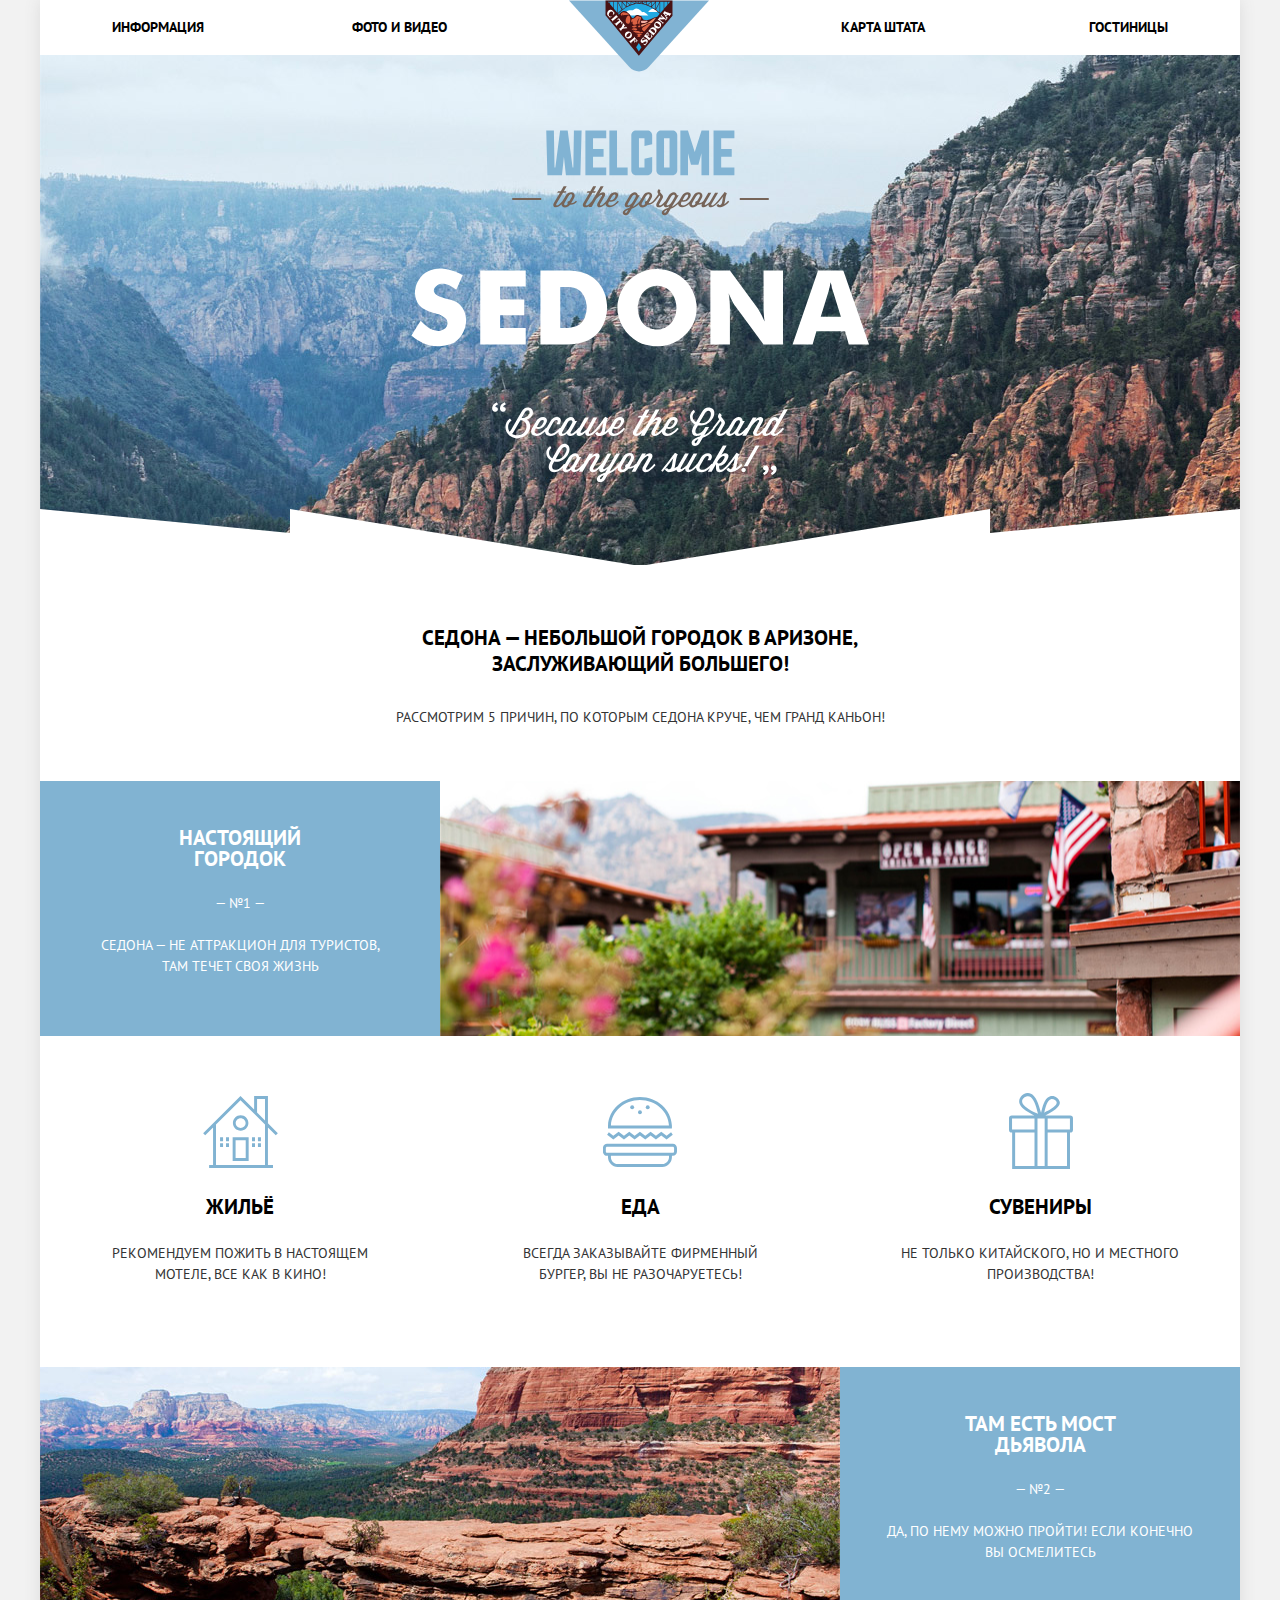
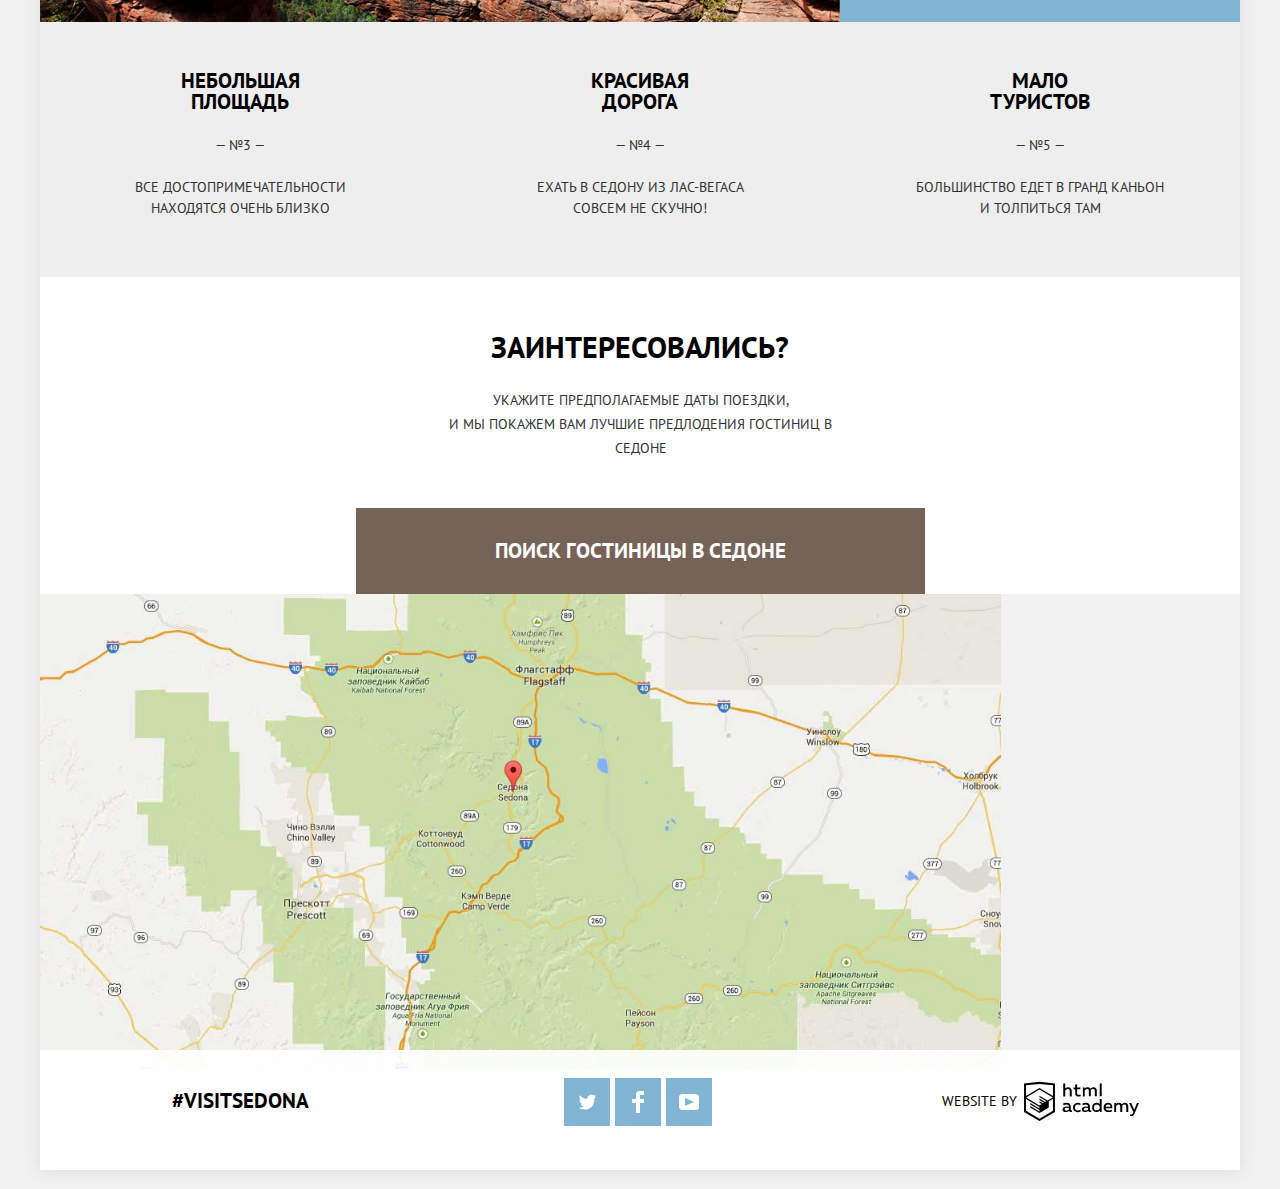
==== commit 439a84b7: "pixel hunting" ====
--- a/index.html
+++ b/index.html
@@ -135,7 +135,11 @@
               </div>
               <label class="label-children-amount" for="children-amout">Дети:</label>
               <div class="amount-buttons-container">
-                <button class="minus" type="button" aria-label="Уменьшить количество на 1"></button>
+                <button class="minus" type="button" aria-label="Уменьшить количество на 1">
+<!--                   <svg version="1.1" xmlns="http://www.w3.org/2000/svg" xmlns:xlink="http://www.w3.org/1999/xlink" preserveAspectRatio="xMidYMid meet" viewBox="-1 -1 17 8.07" width="13" height="4.07">
+                    <defs><path d="M0 0L13 0L13 4.07L0 4.07L0 0Z" id="b13vgQKS6y"></path></defs><g><g><use xlink:href="#b13vgQKS6y" opacity="1" fill="#000000" fill-opacity="1"></use></g></g>
+                  </svg> -->
+                </button>
                 <input type="text" name="children-amout" id="children-amout" value="9">
                 <button class="plus" type="button" aria-label="Увеличить количество на 1"></button>
               </div>
--- a/css/styles.css
+++ b/css/styles.css
@@ -191,7 +191,8 @@
 
 .feature-true-town h3 {
   width: 130px;
-  margin-top: 48px;
+  margin-top: 46px;
+  margin-bottom: 24px;
 }
 
 .feature-true-town p,
@@ -206,7 +207,7 @@
   -ms-grid-row-align: center;
   align-self: center;
   width: 290px;
-  margin-top: 23px;
+  margin-top: 21px;
 }
 
 .feature-diablo-bridge p {
@@ -214,7 +215,7 @@
   -ms-flex-item-align: center;
   -ms-grid-row-align: center;
   align-self: center;
-  margin-top: 23px;
+  margin-top: 21px;
 }
 
 .feature-brown-block {
@@ -243,12 +244,12 @@
   -ms-grid-row-align: center;
   align-self: center;
 
-  margin-bottom: 25px;
-  margin-top: 49px;
+  margin-bottom: 23px;
+  margin-top: 48px;
 }
 
 .feature-brown-block p {
-  width: 260px;
+  width: 261px;
   -ms-flex-item-align: center;
   -ms-grid-row-align: center;
   align-self: center;
@@ -276,8 +277,8 @@
   text-align: center;
 
   color: #333333;
-  margin-top: 25px;
-  width: 435px;
+  margin-top: 23px;
+  width: 437px;
 }
 
 .button {
@@ -630,7 +631,7 @@
 
 .sublist-item {
   padding-top: 60px;
-  padding-bottom: 70px;
+  padding-bottom: 68px;
   width: 285px;
   margin: auto;
 }
@@ -652,7 +653,7 @@
   width: 75px;
   height: 72px;
   left: 105px;
-  top: -25px;
+  top: -28px;
 
   background-image: url("../img/icon-1.svg");
   background-repeat: no-repeat;
@@ -666,7 +667,7 @@
   width: 74px;
   height: 70px;
 
-  top: -25px;
+  top: -27px;
   left: 37%;
 
   background-image: url("../img/icon-3.svg");
@@ -681,7 +682,7 @@
   width: 64px;
   height: 76px;
 
-  top: -25px;
+  top: -31px;
   left: 39%;
 
   background-image: url("../img/icon-2.svg");
@@ -718,7 +719,8 @@
 
 .wrapper-feature-bridge h3 {
   width: 151px;
-  margin-top: 48px;
+  margin-top: 46px;
+  margin-bottom: 24px;
 }
 
 .search-button {
@@ -802,7 +804,7 @@
   display: -ms-flexbox;
   display: flex;
   width: 458px;
-  margin-top: 30px;
+  margin-top: 29px;
   -webkit-box-pack: justify;
   -ms-flex-pack: justify;
   justify-content: space-between;
@@ -815,7 +817,7 @@
   width: 97.5%;
   padding: 0;
   min-height: 58px;
-  margin-top: 52px;
+  margin-top: 54px;
 }
 
 .wrapper-input-label input {
@@ -1284,7 +1286,7 @@
   content: "";
 
   height: 3px;
-  width: 13px;
+  width: 12px;
 
   background-color: #a9a9a9;
   left: 12px;
@@ -1309,7 +1311,12 @@
   -webkit-transform: rotate(90deg);
   -ms-transform: rotate(90deg);
   transform: rotate(90deg);
-}
+  left: 13px;
+}
+
+/*.plus::before {
+  width: 12px;
+}*/
 
 .minus:hover::after,
 .plus:hover::after,
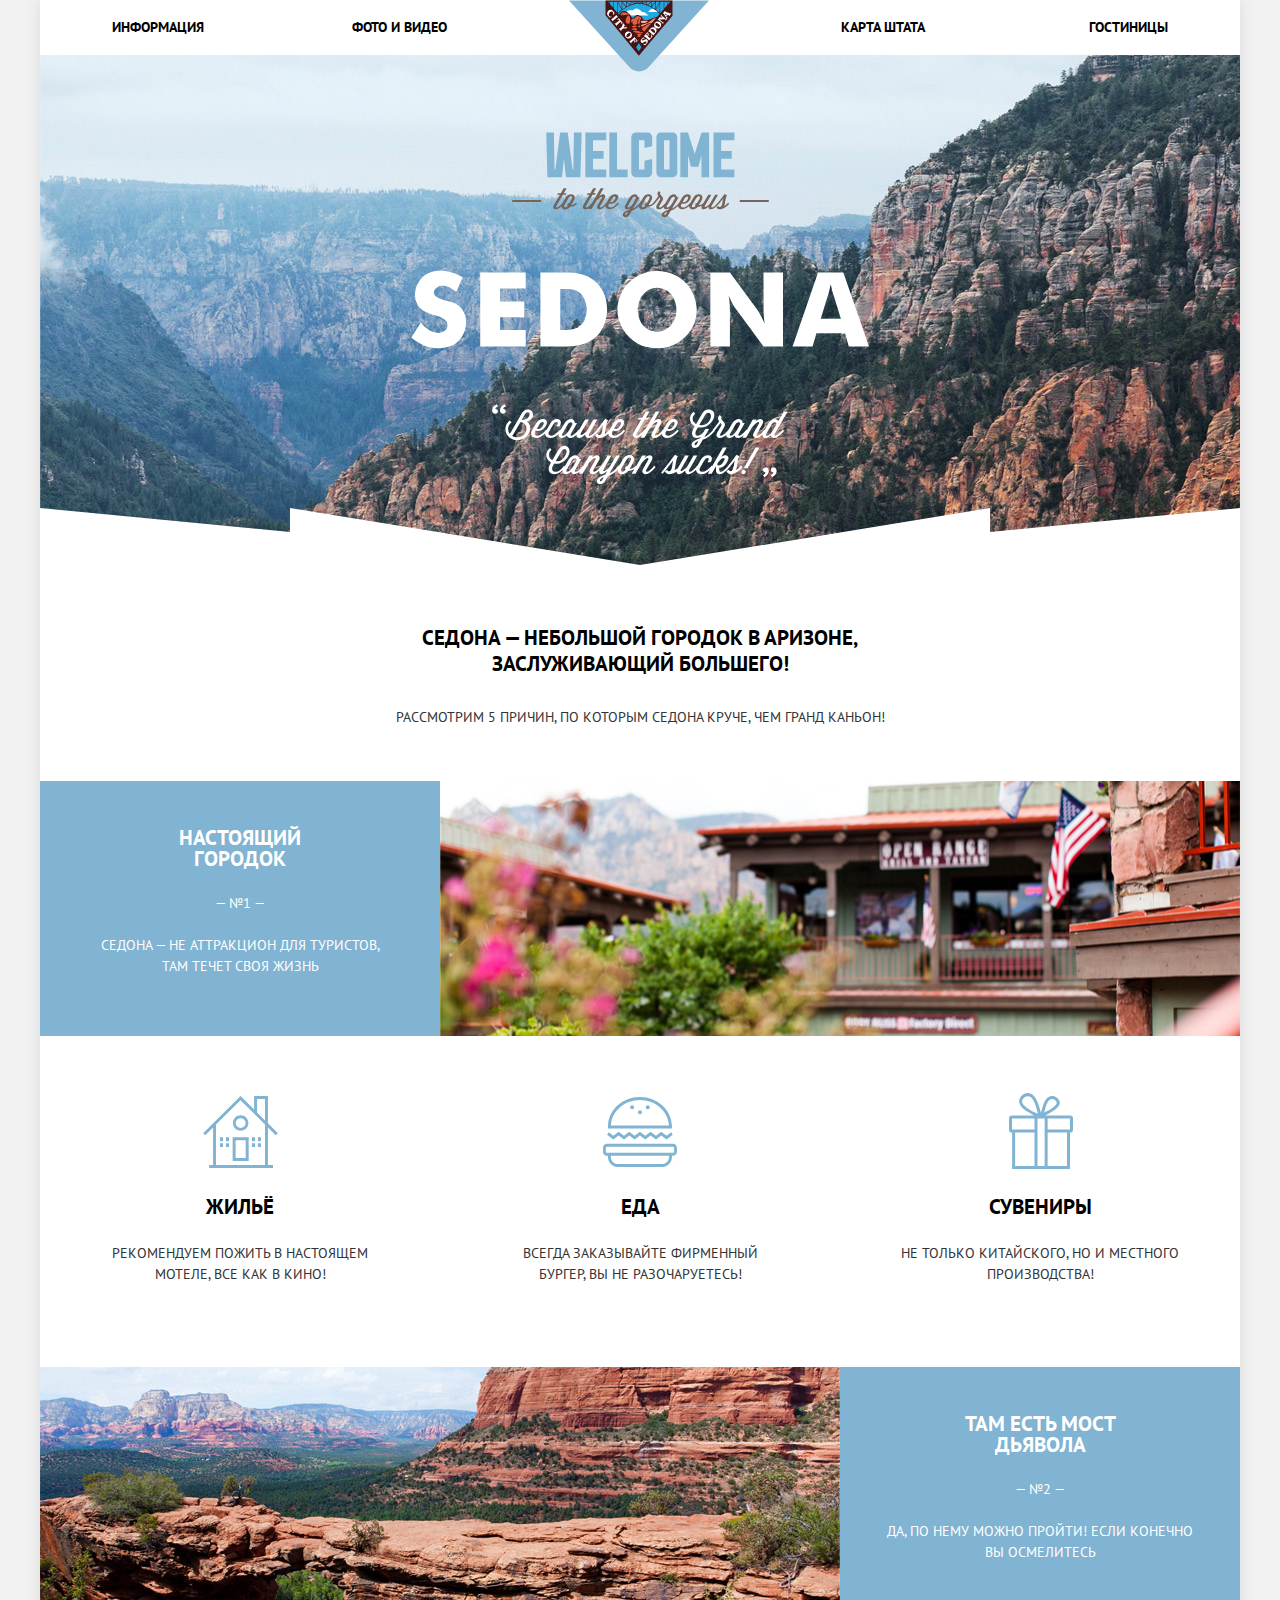
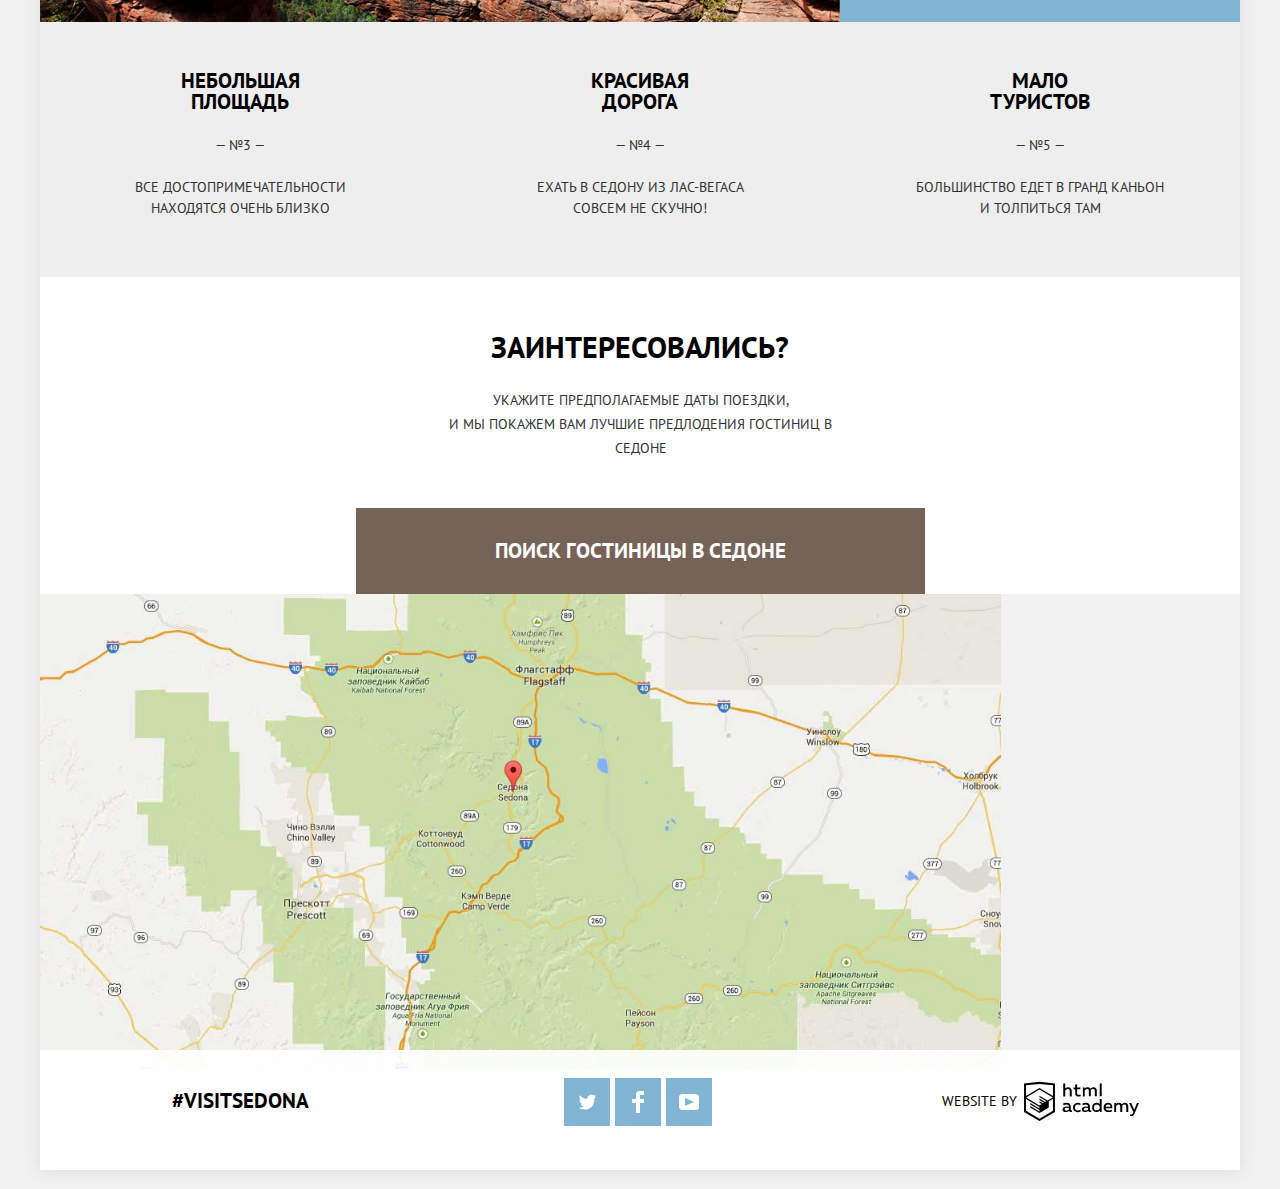
==== commit 0b4c9e35: "b12 buttons reworked" ====
--- a/index.html
+++ b/index.html
@@ -129,19 +129,26 @@
             <div class="wrapper-input-label amount-buttons-block">
               <label class="label-adult-amount" for="adult-amout">Взрослые:</label>
               <div class="amount-buttons-container">
-                <button class="minus" type="button" aria-label="Уменьшить количество на 1"></button>
+                <button class="minus" type="button" aria-label="Уменьшить количество на 1">
+                  <svg version="1.1" xmlns="http://www.w3.org/2000/svg" xmlns:xlink="http://www.w3.org/1999/xlink" preserveAspectRatio="xMidYMid meet" viewBox="-1 -1 17 8.07" width="13" height="4.07" fill="#a9a9a9">
+                    <defs><path d="M0 0L13 0L13 4.07L0 4.07L0 0Z" id="b13vgQKS6y"></path></defs><g><g><use xlink:href="#b13vgQKS6y" opacity="1"  fill-opacity="1"></use></g></g>
+                  </svg></button>
                 <input type="text" name="adult-amout" id="adult-amout" value="1">
-                <button class="plus" type="button" aria-label="Увеличить количество на 1"></button>
+                <button class="plus" type="button" aria-label="Увеличить количество на 1">
+                  <svg version="1.1" xmlns="http://www.w3.org/2000/svg" xmlns:xlink="http://www.w3.org/1999/xlink" preserveAspectRatio="xMidYMid meet" viewBox="-1 1.5350000000000072 17 17" width="13" height="13" fill="#a9a9a9"><defs><path d="M13 7L13 11.07L8.53 11.07L8.53 15.54L4.47 15.54L4.47 11.07L0 11.07L0 7L4.47 7L4.47 2.54L8.53 2.54L8.53 7L13 7Z" id="dgukYnJrW"></path></defs><g><g><use xlink:href="#dgukYnJrW" opacity="1" fill-opacity="1"></use></g></g></svg>
+                </button>
               </div>
               <label class="label-children-amount" for="children-amout">Дети:</label>
               <div class="amount-buttons-container">
                 <button class="minus" type="button" aria-label="Уменьшить количество на 1">
-<!--                   <svg version="1.1" xmlns="http://www.w3.org/2000/svg" xmlns:xlink="http://www.w3.org/1999/xlink" preserveAspectRatio="xMidYMid meet" viewBox="-1 -1 17 8.07" width="13" height="4.07">
-                    <defs><path d="M0 0L13 0L13 4.07L0 4.07L0 0Z" id="b13vgQKS6y"></path></defs><g><g><use xlink:href="#b13vgQKS6y" opacity="1" fill="#000000" fill-opacity="1"></use></g></g>
-                  </svg> -->
+                  <svg version="1.1" xmlns="http://www.w3.org/2000/svg" xmlns:xlink="http://www.w3.org/1999/xlink" preserveAspectRatio="xMidYMid meet" viewBox="-1 -1 17 8.07" width="13" height="4.07" fill="#a9a9a9">
+                    <defs><path d="M0 0L13 0L13 4.07L0 4.07L0 0Z" id="b13vgQKS6y"></path></defs><g><g><use xlink:href="#b13vgQKS6y" opacity="1"  fill-opacity="1"></use></g></g>
+                  </svg>
                 </button>
                 <input type="text" name="children-amout" id="children-amout" value="9">
-                <button class="plus" type="button" aria-label="Увеличить количество на 1"></button>
+                <button class="plus" type="button" aria-label="Увеличить количество на 1">
+                   <svg version="1.1" xmlns="http://www.w3.org/2000/svg" xmlns:xlink="http://www.w3.org/1999/xlink" preserveAspectRatio="xMidYMid meet" viewBox="-1 1.5350000000000072 17 17" width="13" height="13" fill="#a9a9a9"><defs><path d="M13 7L13 11.07L8.53 11.07L8.53 15.54L4.47 15.54L4.47 11.07L0 11.07L0 7L4.47 7L4.47 2.54L8.53 2.54L8.53 7L13 7Z" id="dgukYnJrW"></path></defs><g><g><use xlink:href="#dgukYnJrW" opacity="1" fill-opacity="1"></use></g></g></svg>
+                </button>
               </div>
             </div>
             <button class="button blue-button search-button-blue" type="submit">Найти</button>
--- a/css/styles.css
+++ b/css/styles.css
@@ -136,7 +136,7 @@
 .welcome-block {
   background-color: #848288;
   background-image: url("../img/background-photo.jpg");
-  background-position: center -58px;
+  background-position: center -55px;
   background-repeat: no-repeat;
   background-size: cover;
   height: 510px;
@@ -145,7 +145,7 @@
 }
 
 .welcome-block img {
-  padding-top: 75px;
+  padding-top: 77px;
 }
 
 .features,
@@ -1101,7 +1101,6 @@
 }
 
 .range-toggle:hover {
-  background: #1c4f80;
   -webkit-transform: scale(1.1);
   -ms-transform: scale(1.1);
   transform: scale(1.1);
@@ -1280,7 +1279,35 @@
   cursor: pointer;
 }
 
-.minus::after {
+.minus svg {
+  height: 6px;
+  position: absolute;
+  top: 18px;
+  left: 13px;
+}
+
+.plus svg {
+  position: absolute;
+  top: 15px;
+  left: 13px;
+}
+
+.minus:hover svg,
+.minus:focus svg,
+.plus:hover svg,
+.plus:focus svg {
+  fill: #000;
+}
+
+.minus:active svg,
+.plus:active svg {
+  fill: #81b3d2;
+}
+
+
+
+
+/*.minus::after {
   position: absolute;
 
   content: "";
@@ -1313,12 +1340,15 @@
   transform: rotate(90deg);
   left: 13px;
 }
+*/
+
 
 /*.plus::before {
   width: 12px;
 }*/
 
-.minus:hover::after,
+
+/*.minus:hover::after,
 .plus:hover::after,
 .plus:hover::before,
 .minus:focus::after,
@@ -1331,8 +1361,7 @@
 .plus:active::after,
 .plus:active::before {
   background-color: #81b3d2;
-}
-
+}*/
 
 input[name="adult-amout"],
 input[name="children-amout"] {
@@ -1466,9 +1495,9 @@
 
 .mask-container {
   position: absolute;
-  bottom: -2px;
+  bottom: -3px;
   width: 100%;
-  height: 59px;
+  height: 61px;
   left: 0;
 }
 
@@ -1494,3 +1523,7 @@
 .infrastructure {
   margin-left: 6%;
 }
+
+.site-nav .active-nav {
+  color: #766357;
+}
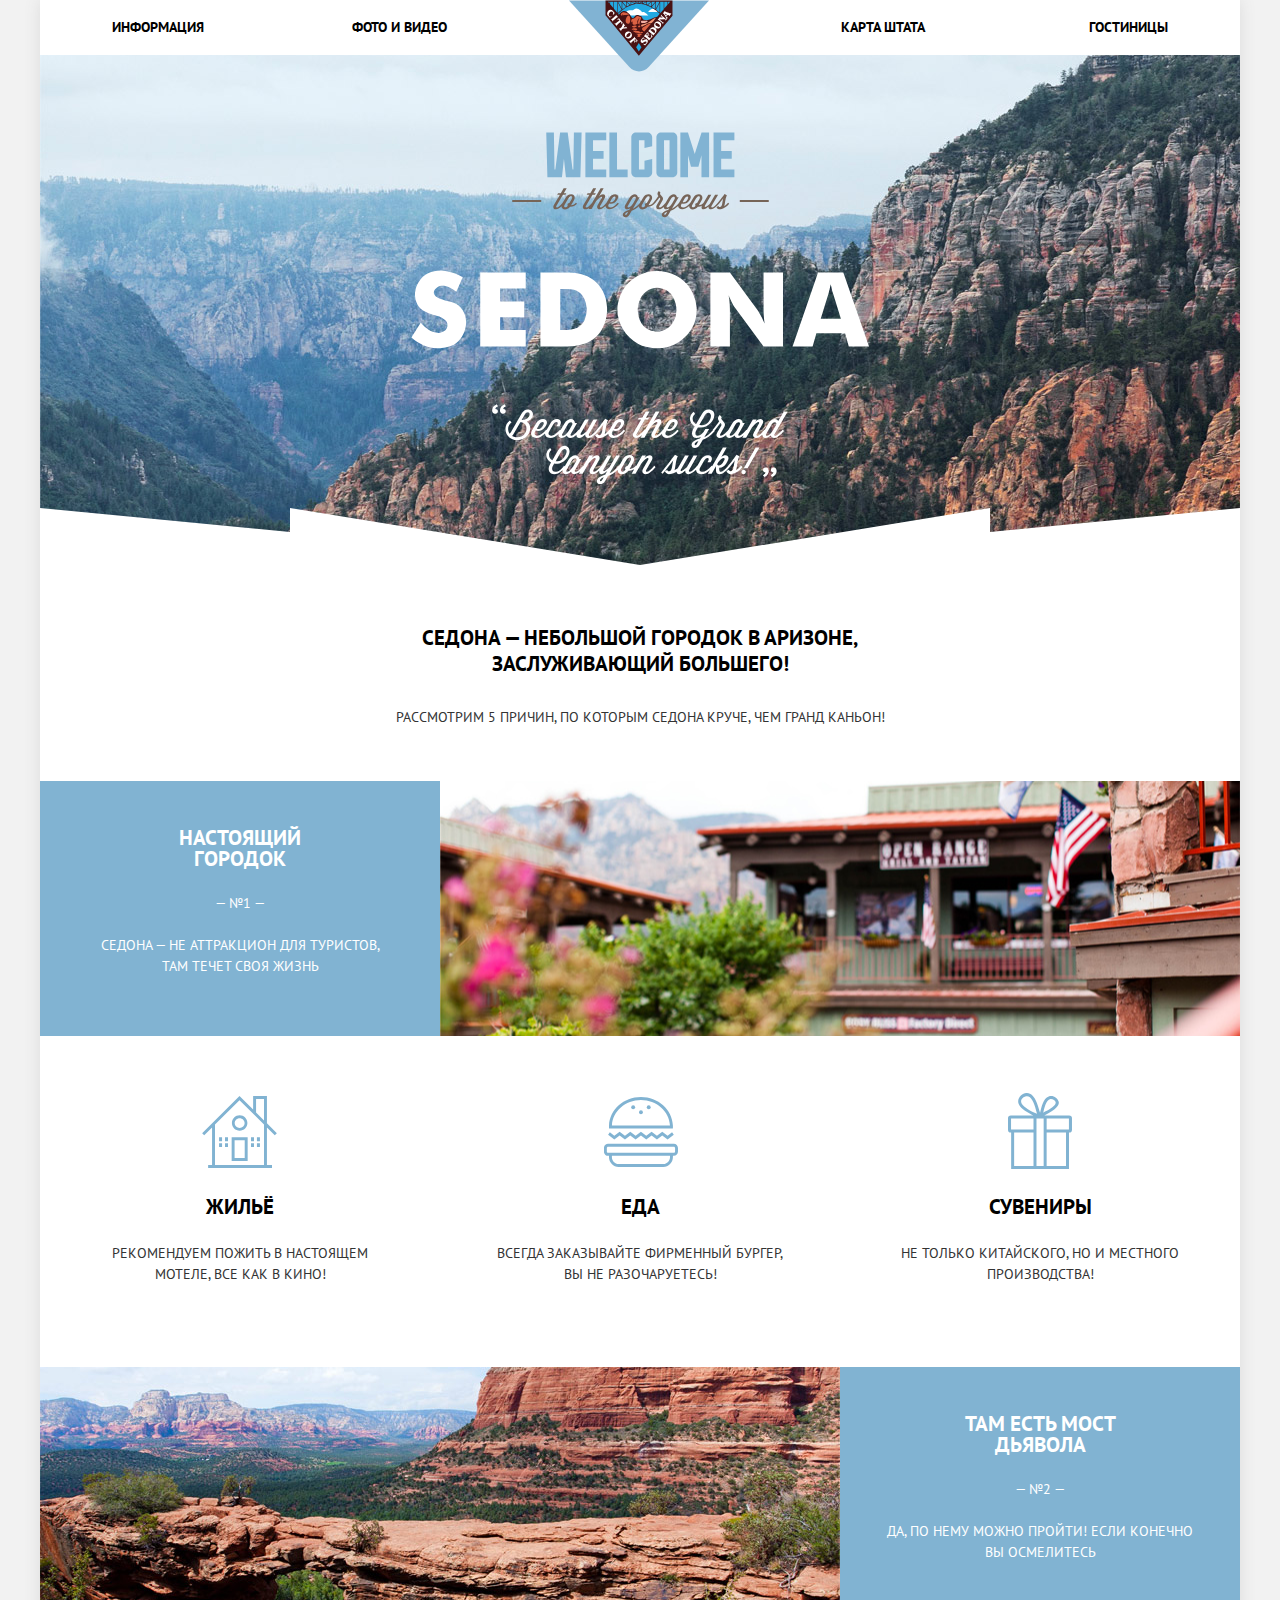
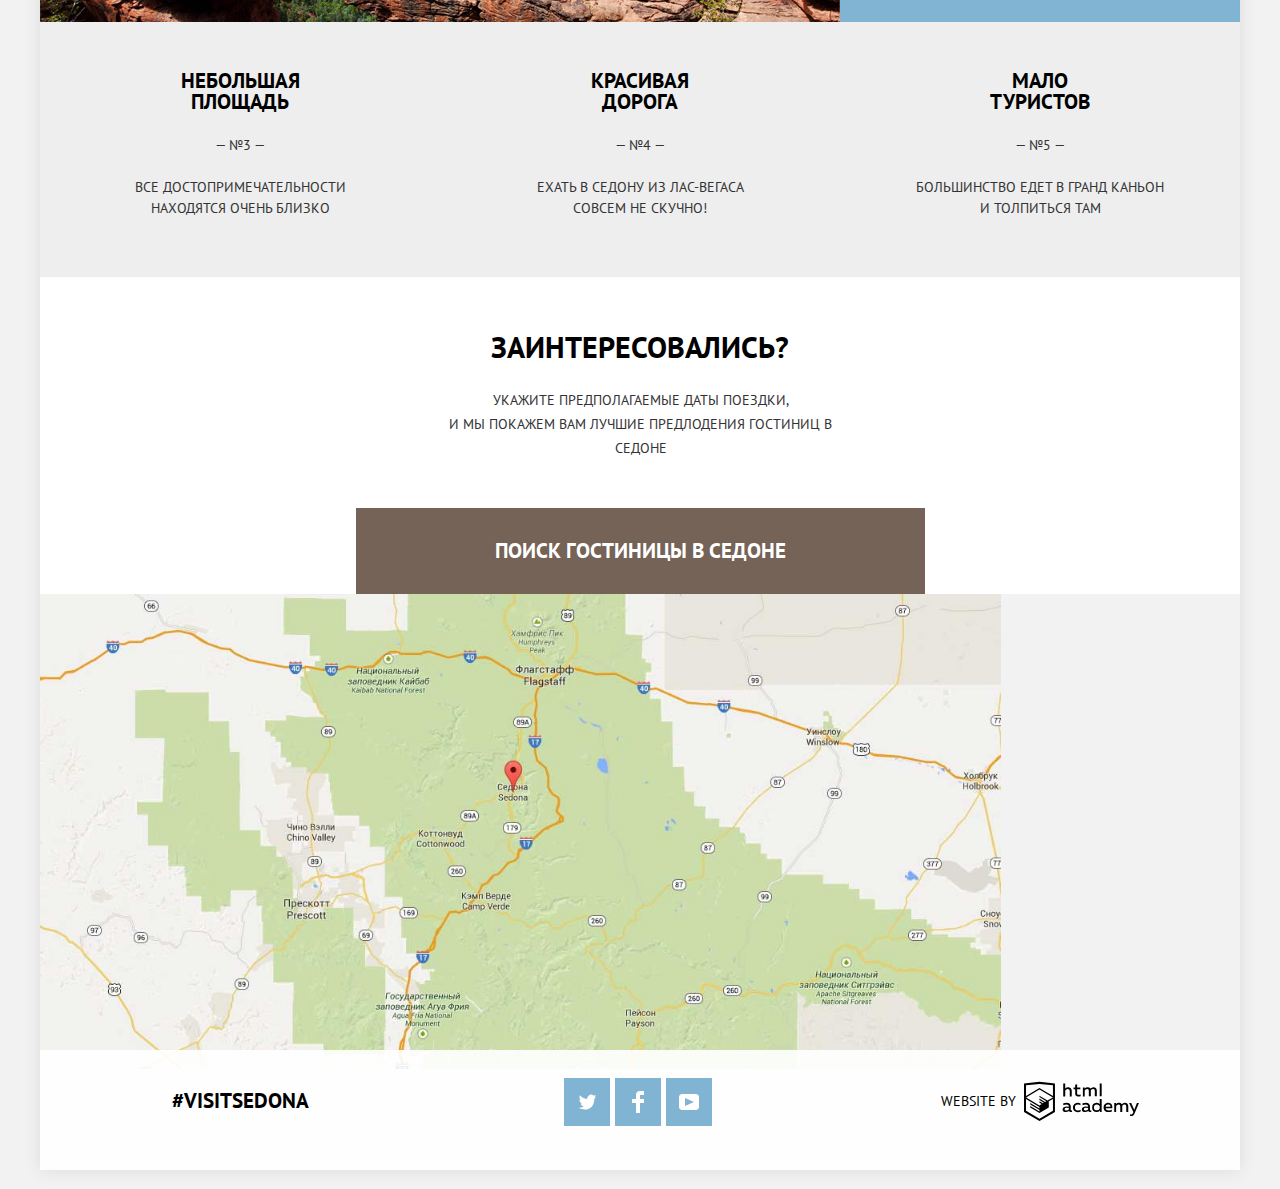
==== commit 6c2c7b68: "d2 fix" ====
--- a/index.html
+++ b/index.html
@@ -48,23 +48,23 @@
               <img src="img/townimage.jpg" alt="townimage" width="800" height="401">
             </div>
             <ul class="sublist">
-              <li>
-                <div class="sublist-item sublist-item-aparts">
+              <li class="sublist-item sublist-item-aparts">
+                <!-- <div class="sublist-item sublist-item-aparts"> -->
                   <h3>ЖИЛЬЁ</h3>
                   <p>Рекомендуем пожить в настоящем мотеле, все как в кино!</p>
-                </div>
+                <!-- </div> -->
               </li>
-              <li>
-                <div class="sublist-item sublist-item-food">
+              <li class="sublist-item sublist-item-food">
+                <!-- <div class="sublist-item sublist-item-food"> -->
                   <h3>ЕДА</h3>
                   <p>Всегда заказывайте фирменный бургер, вы не разочаруетесь!</p>
-                </div>
+                <!-- </div> -->
               </li>
-              <li>
-                <div class="sublist-item sublist-item-gifts">
+              <li class="sublist-item sublist-item-gifts">
+                <!-- <div class="sublist-item sublist-item-gifts"> -->
                   <h3>СУВЕНИРЫ</h3>
                   <p>Не только китайского, но и местного производства!</p>
-                </div>
+                <!-- </div> -->
               </li>
             </ul>
           </li>
@@ -142,12 +142,12 @@
               <div class="amount-buttons-container">
                 <button class="minus" type="button" aria-label="Уменьшить количество на 1">
                   <svg version="1.1" xmlns="http://www.w3.org/2000/svg" xmlns:xlink="http://www.w3.org/1999/xlink" preserveAspectRatio="xMidYMid meet" viewBox="-1 -1 17 8.07" width="13" height="4.07" fill="#a9a9a9">
-                    <defs><path d="M0 0L13 0L13 4.07L0 4.07L0 0Z" id="b13vgQKS6y"></path></defs><g><g><use xlink:href="#b13vgQKS6y" opacity="1"  fill-opacity="1"></use></g></g>
+                    <defs><path d="M0 0L13 0L13 4.07L0 4.07L0 0Z"></path></defs><g><g><use xlink:href="#b13vgQKS6y" opacity="1"  fill-opacity="1"></use></g></g>
                   </svg>
                 </button>
                 <input type="text" name="children-amout" id="children-amout" value="9">
                 <button class="plus" type="button" aria-label="Увеличить количество на 1">
-                   <svg version="1.1" xmlns="http://www.w3.org/2000/svg" xmlns:xlink="http://www.w3.org/1999/xlink" preserveAspectRatio="xMidYMid meet" viewBox="-1 1.5350000000000072 17 17" width="13" height="13" fill="#a9a9a9"><defs><path d="M13 7L13 11.07L8.53 11.07L8.53 15.54L4.47 15.54L4.47 11.07L0 11.07L0 7L4.47 7L4.47 2.54L8.53 2.54L8.53 7L13 7Z" id="dgukYnJrW"></path></defs><g><g><use xlink:href="#dgukYnJrW" opacity="1" fill-opacity="1"></use></g></g></svg>
+                   <svg version="1.1" xmlns="http://www.w3.org/2000/svg" xmlns:xlink="http://www.w3.org/1999/xlink" preserveAspectRatio="xMidYMid meet" viewBox="-1 1.5350000000000072 17 17" width="13" height="13" fill="#a9a9a9"><defs><path d="M13 7L13 11.07L8.53 11.07L8.53 15.54L4.47 15.54L4.47 11.07L0 11.07L0 7L4.47 7L4.47 2.54L8.53 2.54L8.53 7L13 7Z"></path></defs><g><g><use xlink:href="#dgukYnJrW" opacity="1" fill-opacity="1"></use></g></g></svg>
                 </button>
               </div>
             </div>
--- a/css/styles.css
+++ b/css/styles.css
@@ -429,7 +429,7 @@
 }
 
 .footer-copyright svg {
-  margin-left: 7px;
+  margin-left: 8px;
 }
 
 .footer-copyright a:hover,
@@ -646,13 +646,18 @@
   margin-top: 26px;
 }
 
+.sublist-item-aparts p {
+  width: 300px;
+  padding-left: 50px;
+}
+
 .sublist-item-aparts h3::before {
   content: "";
 
   position: absolute;
   width: 75px;
   height: 72px;
-  left: 105px;
+  left: 162px;
   top: -28px;
 
   background-image: url("../img/icon-1.svg");
@@ -660,6 +665,11 @@
   background-position: 0, 0;
 }
 
+.sublist-item-food p {
+  width: 290px;
+  padding-left: 55px;
+}
+
 .sublist-item-food h3::before {
   content: "";
 
@@ -668,13 +678,18 @@
   height: 70px;
 
   top: -27px;
-  left: 37%;
+  left: 41%;
 
   background-image: url("../img/icon-3.svg");
   background-repeat: no-repeat;
   background-position: 0, 0;
 }
 
+.sublist-item-gifts p {
+    width: 370px;
+    margin-left: 15px;
+}
+
 .sublist-item-gifts h3::before {
   content: "";
 
@@ -683,7 +698,7 @@
   height: 76px;
 
   top: -31px;
-  left: 39%;
+  left: 42%;
 
   background-image: url("../img/icon-2.svg");
   background-repeat: no-repeat;
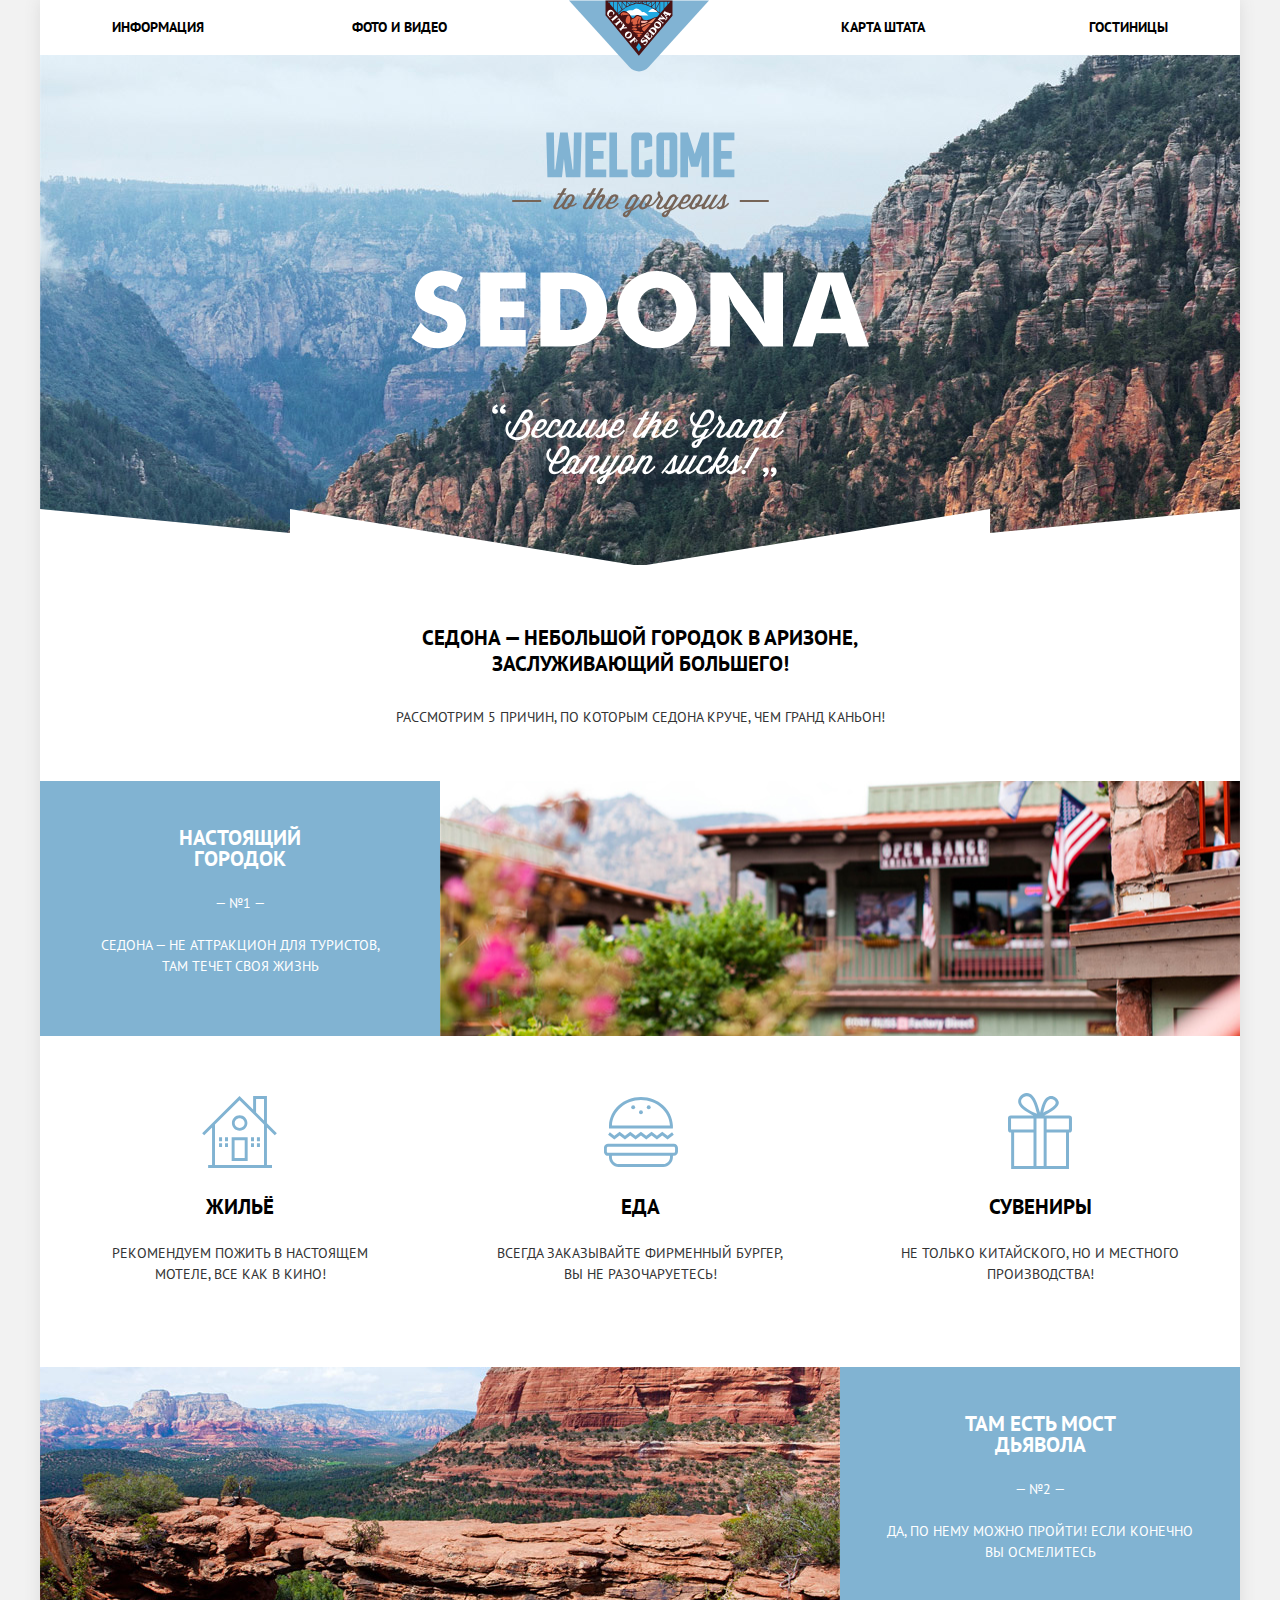
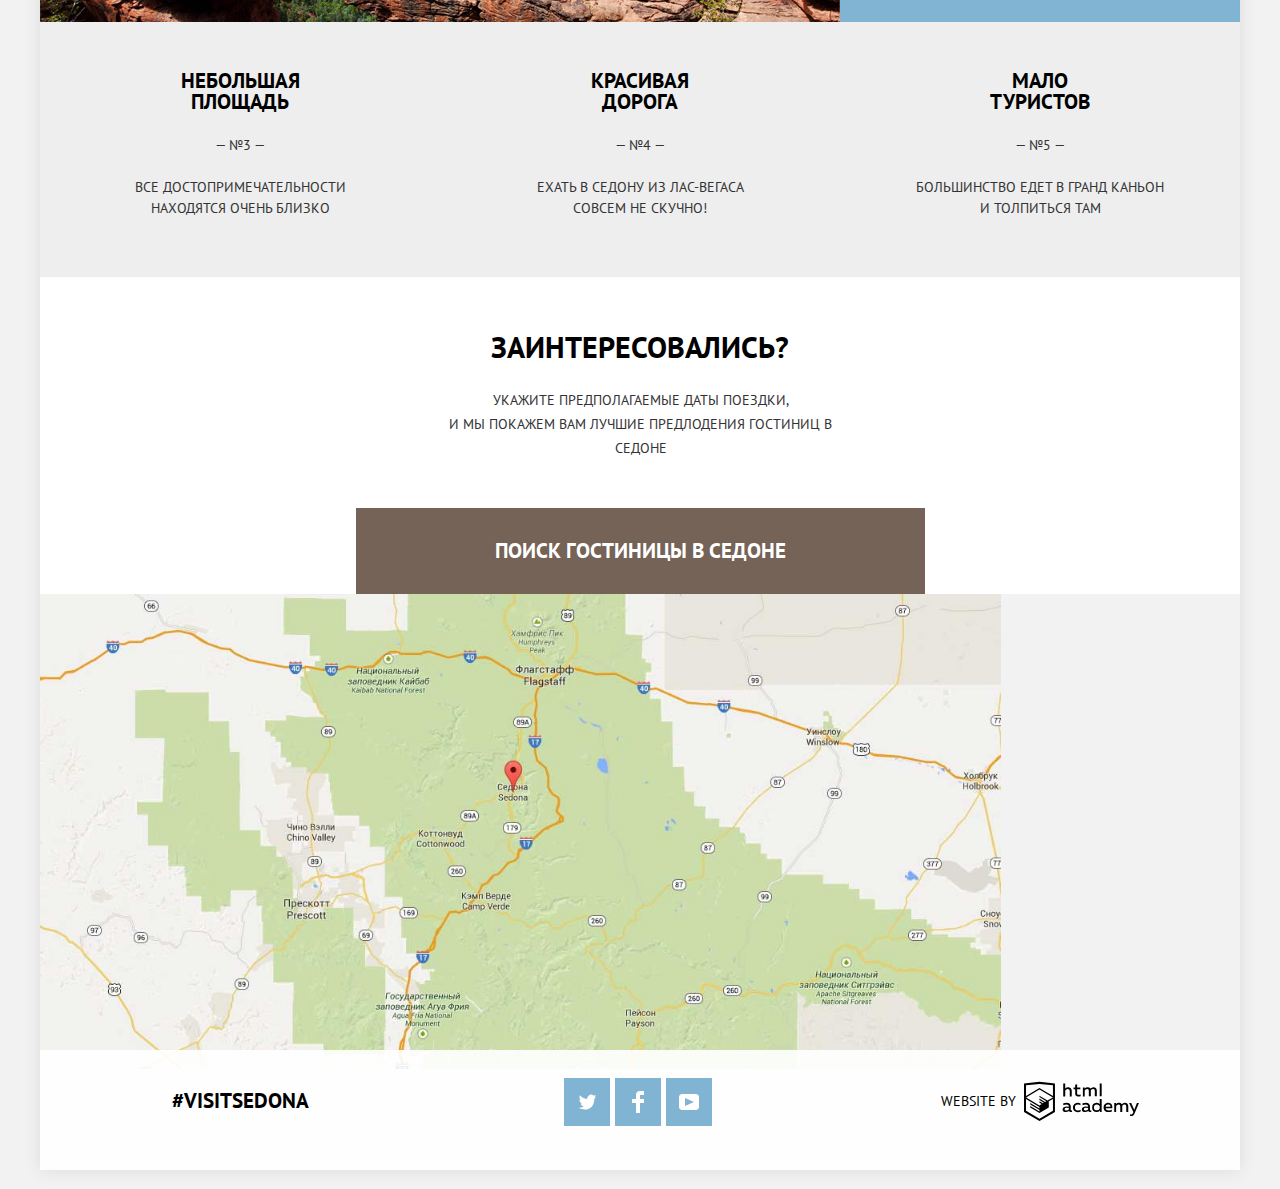
==== commit 59a7b005: "final v1.3" ====
--- a/index.html
+++ b/index.html
@@ -6,7 +6,7 @@
   <title>HTML Academy: Седона</title>
   <link href="https://fonts.googleapis.com/css?family=PT+Sans:400,700&amp;subset=cyrillic" rel="stylesheet">
   <link rel="stylesheet" href="css/normalize.css">
-  <link rel="stylesheet" href="css/styles.css">
+  <link rel="stylesheet" href="css/styles.min.css">
 </head>
 
 <body>
@@ -49,22 +49,16 @@
             </div>
             <ul class="sublist">
               <li class="sublist-item sublist-item-aparts">
-                <!-- <div class="sublist-item sublist-item-aparts"> -->
-                  <h3>ЖИЛЬЁ</h3>
-                  <p>Рекомендуем пожить в настоящем мотеле, все как в кино!</p>
-                <!-- </div> -->
+                <h3>ЖИЛЬЁ</h3>
+                <p>Рекомендуем пожить в настоящем мотеле, все как в кино!</p>
               </li>
               <li class="sublist-item sublist-item-food">
-                <!-- <div class="sublist-item sublist-item-food"> -->
-                  <h3>ЕДА</h3>
-                  <p>Всегда заказывайте фирменный бургер, вы не разочаруетесь!</p>
-                <!-- </div> -->
+                <h3>ЕДА</h3>
+                <p>Всегда заказывайте фирменный бургер, вы не разочаруетесь!</p>
               </li>
               <li class="sublist-item sublist-item-gifts">
-                <!-- <div class="sublist-item sublist-item-gifts"> -->
-                  <h3>СУВЕНИРЫ</h3>
-                  <p>Не только китайского, но и местного производства!</p>
-                <!-- </div> -->
+                <h3>СУВЕНИРЫ</h3>
+                <p>Не только китайского, но и местного производства!</p>
               </li>
             </ul>
           </li>
@@ -131,23 +125,56 @@
               <div class="amount-buttons-container">
                 <button class="minus" type="button" aria-label="Уменьшить количество на 1">
                   <svg version="1.1" xmlns="http://www.w3.org/2000/svg" xmlns:xlink="http://www.w3.org/1999/xlink" preserveAspectRatio="xMidYMid meet" viewBox="-1 -1 17 8.07" width="13" height="4.07" fill="#a9a9a9">
-                    <defs><path d="M0 0L13 0L13 4.07L0 4.07L0 0Z" id="b13vgQKS6y"></path></defs><g><g><use xlink:href="#b13vgQKS6y" opacity="1"  fill-opacity="1"></use></g></g>
-                  </svg></button>
+                    <defs>
+                      <path d="M0 0L13 0L13 4.07L0 4.07L0 0Z" id="b13vgQKS6y"></path>
+                    </defs>
+                    <g>
+                      <g>
+                        <use xlink:href="#b13vgQKS6y" opacity="1" fill-opacity="1"></use>
+                      </g>
+                    </g>
+                  </svg>
+                </button>
                 <input type="text" name="adult-amout" id="adult-amout" value="1">
                 <button class="plus" type="button" aria-label="Увеличить количество на 1">
-                  <svg version="1.1" xmlns="http://www.w3.org/2000/svg" xmlns:xlink="http://www.w3.org/1999/xlink" preserveAspectRatio="xMidYMid meet" viewBox="-1 1.5350000000000072 17 17" width="13" height="13" fill="#a9a9a9"><defs><path d="M13 7L13 11.07L8.53 11.07L8.53 15.54L4.47 15.54L4.47 11.07L0 11.07L0 7L4.47 7L4.47 2.54L8.53 2.54L8.53 7L13 7Z" id="dgukYnJrW"></path></defs><g><g><use xlink:href="#dgukYnJrW" opacity="1" fill-opacity="1"></use></g></g></svg>
+                  <svg version="1.1" xmlns="http://www.w3.org/2000/svg" xmlns:xlink="http://www.w3.org/1999/xlink" preserveAspectRatio="xMidYMid meet" viewBox="-1 1.5350000000000072 17 17" width="13" height="13" fill="#a9a9a9">
+                    <defs>
+                      <path d="M13 7L13 11.07L8.53 11.07L8.53 15.54L4.47 15.54L4.47 11.07L0 11.07L0 7L4.47 7L4.47 2.54L8.53 2.54L8.53 7L13 7Z" id="dgukYnJrW"></path>
+                    </defs>
+                    <g>
+                      <g>
+                        <use xlink:href="#dgukYnJrW" opacity="1" fill-opacity="1"></use>
+                      </g>
+                    </g>
+                  </svg>
                 </button>
               </div>
               <label class="label-children-amount" for="children-amout">Дети:</label>
               <div class="amount-buttons-container">
                 <button class="minus" type="button" aria-label="Уменьшить количество на 1">
                   <svg version="1.1" xmlns="http://www.w3.org/2000/svg" xmlns:xlink="http://www.w3.org/1999/xlink" preserveAspectRatio="xMidYMid meet" viewBox="-1 -1 17 8.07" width="13" height="4.07" fill="#a9a9a9">
-                    <defs><path d="M0 0L13 0L13 4.07L0 4.07L0 0Z"></path></defs><g><g><use xlink:href="#b13vgQKS6y" opacity="1"  fill-opacity="1"></use></g></g>
+                    <defs>
+                      <path d="M0 0L13 0L13 4.07L0 4.07L0 0Z"></path>
+                    </defs>
+                    <g>
+                      <g>
+                        <use xlink:href="#b13vgQKS6y" opacity="1" fill-opacity="1"></use>
+                      </g>
+                    </g>
                   </svg>
                 </button>
                 <input type="text" name="children-amout" id="children-amout" value="9">
                 <button class="plus" type="button" aria-label="Увеличить количество на 1">
-                   <svg version="1.1" xmlns="http://www.w3.org/2000/svg" xmlns:xlink="http://www.w3.org/1999/xlink" preserveAspectRatio="xMidYMid meet" viewBox="-1 1.5350000000000072 17 17" width="13" height="13" fill="#a9a9a9"><defs><path d="M13 7L13 11.07L8.53 11.07L8.53 15.54L4.47 15.54L4.47 11.07L0 11.07L0 7L4.47 7L4.47 2.54L8.53 2.54L8.53 7L13 7Z"></path></defs><g><g><use xlink:href="#dgukYnJrW" opacity="1" fill-opacity="1"></use></g></g></svg>
+                  <svg version="1.1" xmlns="http://www.w3.org/2000/svg" xmlns:xlink="http://www.w3.org/1999/xlink" preserveAspectRatio="xMidYMid meet" viewBox="-1 1.5350000000000072 17 17" width="13" height="13" fill="#a9a9a9">
+                    <defs>
+                      <path d="M13 7L13 11.07L8.53 11.07L8.53 15.54L4.47 15.54L4.47 11.07L0 11.07L0 7L4.47 7L4.47 2.54L8.53 2.54L8.53 7L13 7Z"></path>
+                    </defs>
+                    <g>
+                      <g>
+                        <use xlink:href="#dgukYnJrW" opacity="1" fill-opacity="1"></use>
+                      </g>
+                    </g>
+                  </svg>
                 </button>
               </div>
             </div>
--- a/css/styles.min.css
+++ b/css/styles.min.css
@@ -0,0 +1 @@
+@-webkit-keyframes show-form{0%{-webkit-transform:scaleY(0);transform:scaleY(0)}to{-webkit-transform:scaleY(1);transform:scaleY(1)}}@keyframes show-form{0%{-webkit-transform:scaleY(0);transform:scaleY(0)}to{-webkit-transform:scaleY(1);transform:scaleY(1)}}body{margin:0;padding:0;display:-webkit-box;display:-ms-flexbox;display:flex;font-family:"PT Sans",Arial,sans-serif;font-size:14px;line-height:21px;font-weight:400;color:#000;text-transform:uppercase;text-align:center;background-color:#f2f2f2;-webkit-box-sizing:border-box;box-sizing:border-box}a{text-decoration:none}.container-page{height:2770px;width:1200px}.container-inner-page,.container-page{margin-right:auto;margin-left:auto;-webkit-box-shadow:0 0 15px #dbdbdb;box-shadow:0 0 15px #dbdbdb;max-width:1200px;position:relative}.visually-hidden{position:absolute;clip:rect(0 0 0 0);width:1px;height:1px;margin:-1px}.main-header{position:relative;background-color:#fff;width:1200px;line-height:26px;font-weight:700;color:#000}.main-header li{list-style:none;margin:0;padding:0}.logo{position:absolute;left:44.1%;z-index:1}.site-nav{display:-webkit-box;display:-ms-flexbox;display:flex;-ms-flex-wrap:wrap;flex-wrap:wrap;padding:0;line-height:55px;-webkit-box-align:center;-ms-flex-align:center;align-items:center;margin:0}.site-nav a{height:100%}.site-nav li{width:100px}.site-nav li:first-child{margin-left:6%;margin-right:11.6666%;text-align:left}.site-nav li:nth-child(2){margin-right:auto;text-align:left}.site-nav li:nth-child(3){text-align:right}.site-nav li:last-child{margin-right:6%;margin-left:11.9166%;text-align:right}.main-header a{color:#000}.hotels-list a h3:focus,.hotels-list a h3:hover,.main-header a:focus,.main-header a:hover{color:#80b3d2}.hotels-list a h3:active,.main-header a:active{color:rgba(0,0,0,.3)}.welcome-block{background-color:#848288;background-image:url(../img/background-photo.jpg);background-position:center -55px;background-repeat:no-repeat;background-size:cover;height:510px;position:relative;z-index:-1}.welcome-block img{padding-top:77px}.features,.search-button{background-color:#fff;position:relative;color:#000}.features ul{list-style:none;padding:0}.features h2,.features h3{font-size:21px;text-align:center}.features h2{line-height:26px}.features h3{-ms-flex-item-align:center;-ms-grid-row-align:center;align-self:center}.features p,.features span{text-align:center;color:#333}.feature-diablo-bridge,.feature-true-town{background-color:#81b3d2;width:1200px;color:#fff}.feature-true-town h3{width:130px;margin-top:46px;margin-bottom:24px}.feature-diablo-bridge p,.feature-diablo-bridge span,.feature-true-town p,.feature-true-town span{color:#fff}.feature-diablo-bridge p,.feature-true-town p{-ms-flex-item-align:center;-ms-grid-row-align:center;align-self:center;width:290px;margin-top:21px}.feature-diablo-bridge p{width:306px}.feature-brown-block{background-color:#eee;color:#000;width:33.333333%;min-height:255px;display:-webkit-box;display:-ms-flexbox;display:flex;-webkit-box-orient:vertical;-webkit-box-direction:normal;-ms-flex-direction:column;flex-direction:column;-webkit-box-pack:center;-ms-flex-pack:center;justify-content:center}.feature-brown-block h3,.feature-brown-block p{width:130px;-ms-flex-item-align:center;-ms-grid-row-align:center;align-self:center;margin:48px 0 23px}.feature-brown-block p{width:261px;margin:0 0 58px}.feature-brown-block:last-child p{width:250px}.feature-brown-block span{margin-bottom:auto}.button,.search-button b{font-size:30px;line-height:36px;text-align:center}.search-button p{line-height:24px;text-align:center;color:#333;margin-top:23px;width:437px}.button{font-size:21px;line-height:26px;vertical-align:middle;font-weight:700;text-transform:uppercase;color:#fff;background-color:#766357;border:0;cursor:pointer}.brown-button:focus,.brown-button:hover{background-color:#604e43}.brown-button:active{background-color:#503e33;color:rgba(255,255,255,.3)}.blue-button{background-color:#81b3d2}.blue-button:focus,.blue-button:hover{background-color:#669ec0}.blue-button:active{background-color:#5496bd;color:rgba(255,255,255,.3)}.search-form label{line-height:26px;font-weight:700;margin-right:15px}.footer p,.footer-inner-page p{font-size:21px;line-height:26px;font-weight:700;width:400px;margin-top:3px}.footer-inner-page p{margin-top:6px}.amount-buttons-block label{margin:0}.footer ul,.footer-inner-page ul{text-align:center}.social-button{background-color:#81b3d2;color:#fff;width:46px;height:48px;display:-webkit-box;display:-ms-flexbox;display:flex;-webkit-box-align:center;-ms-flex-align:center;align-items:center;-webkit-box-pack:center;-ms-flex-pack:center;justify-content:center}.social-button:active path{fill:#88b6d1}.social-button:focus,.social-button:hover{background-color:#669ec0;color:#fff}.social-button:active{background-color:#5496bd;color:rgba(255,255,255,.3)}.footer li,.footer-inner-page li{list-style:none;margin-right:5px}.footer li:first-child,.footer-inner-page li:first-child{margin-left:124px}.footer li:last-child,.footer-inner-page li:last-child{margin-right:auto}.footer-copyright,.footer-copyright a{display:-webkit-box;display:-ms-flexbox;display:flex}.footer-copyright{line-height:26px;vertical-align:middle;text-align:right;width:400px;margin-top:-18px;fill:#000;-webkit-box-pack:center;-ms-flex-pack:center;justify-content:center}.footer-inner-page .footer-copyright{margin-top:-10px}.footer-copyright a{color:#000;-webkit-box-pack:space-evenly;-ms-flex-pack:space-evenly;justify-content:space-evenly;-webkit-box-align:center;-ms-flex-align:center;align-items:center}.footer-copyright svg{margin-left:8px}.footer-copyright a:focus,.footer-copyright a:hover{fill:#5496bd}.footer-copyright a:active{fill:#bdbbbc}.hotels-main{background-color:#fff}.filters{background-color:#465159;background-image:url("../img/filter background.jpg");background-repeat:no-repeat;min-height:192px;padding-top:28px}.filters fieldset{border:0}.filters legend{font-size:16px;font-weight:700;color:#fff}.filters label,.range-input div{color:#fff}.hotels-list h3,.wrapper-result-filter .wrapper-text-results{font-size:21px;line-height:26px;font-weight:700;color:#000;margin-top:6px}.filters,.result-filter,.result-filter ul{display:-webkit-box;display:-ms-flexbox;display:flex}.result-filter{font-size:12px;line-height:18px;margin-right:auto;-ms-flex-wrap:wrap;flex-wrap:wrap}.result-filter ul{padding:0;width:288px}.results ul{list-style:none}.result-filter li:first-child{margin-left:39px}.result-filter li:nth-child(2){margin-left:32px;margin-right:auto}.result-filter li:last-child{margin-right:11px}.result-filter .active-filter{color:#81b3d2;border-bottom:none}.result-filter a{color:rgba(0,0,0,.3);text-decoration:none;border-bottom:1px dotted #81b3d2}.result-filter a:hover{color:#81b3d2}.result-filter a:active{color:#000;border-bottom:none}.hotels-list span{color:#333}.wrapper-feature-town,.wrapper-h2{-webkit-box-orient:vertical;-webkit-box-direction:normal;-ms-flex-direction:column;flex-direction:column}.wrapper-h2{display:-webkit-box;display:-ms-flexbox;display:flex;width:490px;-webkit-box-align:center;-ms-flex-align:center;align-items:center;margin:auto;padding-top:60px;padding-bottom:50px;min-height:106px}.wrapper-h2 h2{margin:0;width:490px}.wrapper-h2 p{margin:30px 0 0}.wrapper-feature-town{-ms-flex-preferred-size:33.333333%;flex-basis:33.333333%}.feature-true-town,.sublist,.wrapper-feature-town{display:-webkit-box;display:-ms-flexbox;display:flex}.feature-true-town{position:relative;min-height:255px;overflow:hidden}.feature-true-town img,.price-control::after{position:absolute;top:50%;left:50%;-webkit-transform:translate(-25%,-50%);-ms-transform:translate(-25%,-50%);transform:translate(-25%,-50%)}.sublist{-webkit-box-align:center;-ms-flex-align:center;align-items:center;-ms-flex-pack:distribute;justify-content:space-around}.footer ul,.sublist li{width:400px}.sublist-item{padding-top:60px;padding-bottom:68px;width:285px;margin:auto}.sublist h3{padding-top:72px;position:relative;margin-top:28px}.sublist-item p{margin-top:26px}.sublist-item-aparts p{width:300px;padding-left:50px}.sublist-item-aparts h3::before,.sublist-item-food h3::before,.sublist-item-gifts h3::before{content:"";position:absolute;width:75px;height:72px;left:162px;top:-28px;background-image:url(../img/icon-1.svg);background-repeat:no-repeat;background-position:0,0}.sublist-item-food p{width:290px;padding-left:55px}.sublist-item-food h3::before,.sublist-item-gifts h3::before{width:74px;height:70px;top:-27px;left:41%;background-image:url(../img/icon-3.svg)}.sublist-item-gifts p{width:370px;margin-left:15px}.sublist-item-gifts h3::before{width:64px;height:76px;top:-31px;left:42%;background-image:url(../img/icon-2.svg)}.welcome-block{-webkit-box-pack:center;-ms-flex-pack:center;justify-content:center}.feature-diablo-bridge,.welcome-block,.wrapper-feature-bridge{display:-webkit-box;display:-ms-flexbox;display:flex}.wrapper-feature-bridge{-webkit-box-orient:vertical;-webkit-box-direction:normal;-ms-flex-direction:column;flex-direction:column;-ms-flex-preferred-size:33.3333333%;flex-basis:33.3333333%}.wrapper-feature-bridge h3{width:151px;margin-top:46px;margin-bottom:24px}.search-button{-webkit-box-align:center;-ms-flex-align:center;align-items:center;z-index:3}.search-button,.wrapper-search-button,.wrapper-text-search-button{display:-webkit-box;display:-ms-flexbox;display:flex;-webkit-box-orient:vertical;-webkit-box-direction:normal;-ms-flex-direction:column;flex-direction:column}.wrapper-search-button{-webkit-box-pack:center;-ms-flex-pack:center;justify-content:center;-webkit-box-align:center;-ms-flex-align:center;align-items:center;width:569px}.wrapper-text-search-button{width:436px;padding-top:52px;padding-bottom:34px}.search-button-brown{padding-top:30px;padding-bottom:30px;width:100%}.search-form{display:-webkit-box;display:-ms-flexbox;display:flex;-ms-flex-wrap:wrap;flex-wrap:wrap;padding:25px 44px 55px 56px;background-color:#fff;position:absolute;width:469px;top:100%;left:26.3%;-webkit-animation-name:show-form;animation-name:show-form;-webkit-animation-duration:.5s;animation-duration:.5s;-webkit-transform-origin:center top;-ms-transform-origin:center top;transform-origin:center top}.amount-buttons-container,.wrapper-input-label{display:-webkit-box;display:-ms-flexbox;display:flex;width:115px}.wrapper-input-label{width:458px;margin-top:29px;-webkit-box-pack:justify;-ms-flex-pack:justify;justify-content:space-between;-webkit-box-align:center;-ms-flex-align:center;align-items:center}.search-button-blue{width:97.5%;padding:0;min-height:58px;margin-top:54px}.wrapper-input-label input{width:39px;height:36px;border:0;background-color:#f2f2f2}.label-adult-amount{padding-right:27px}.label-children-amount{padding-left:40px;padding-right:15px}.map{width:100%;position:relative;height:475px}.footer{position:absolute;bottom:0}.footer,.footer-inner-page{width:1200px;height:120px;display:-webkit-box;display:-ms-flexbox;display:flex;-ms-flex-pack:distribute;justify-content:space-around;-webkit-box-align:center;-ms-flex-align:center;align-items:center;background-color:rgba(255,255,255,.9)}.footer ul{padding:0;margin-top:-3px}.features-list,.footer ul,.footer-inner-page ul{display:-webkit-box;display:-ms-flexbox;display:flex;-ms-flex-wrap:wrap;flex-wrap:wrap}.footer-inner-page ul{width:400px;padding:0;margin-top:5px}.features-list{-webkit-box-pack:center;-ms-flex-pack:center;justify-content:center;margin:0}.filters h3{text-align:left;font-size:16px;line-height:21px;font-weight:700;padding:0;margin:0;color:#fff}.filter-range{margin-right:6%;margin-left:auto}.wrapper-result-filter{display:-webkit-box;display:-ms-flexbox;display:flex;-webkit-box-align:baseline;-ms-flex-align:baseline;align-items:baseline;min-height:86px}.hotels-list{-webkit-box-orient:vertical;-webkit-box-direction:normal;-ms-flex-direction:column;flex-direction:column;padding:0;margin-bottom:0;margin-top:0}.hotels-list,.hotels-list li,.wrapper-hotel-card{display:-webkit-box;display:-ms-flexbox;display:flex}.hotels-list li{border-top:1px solid #e5e5e5;min-height:151px}.wrapper-hotel-card{width:364px;margin-left:30px;margin-right:auto;-webkit-box-orient:vertical;-webkit-box-direction:normal;-ms-flex-direction:column;flex-direction:column}.wrapper-hotel-card h3{text-align:left;padding:0;margin:22px 0 0}.map-container{position:absolute;z-index:-1}.interactive-map{width:100%}.diablo-bridge-image{height:255px;width:800px;overflow:hidden}.filter-range{width:318px;text-transform:uppercase;color:#fff}.filter-range-title{font-weight:700px;font-size:16px;line-height:21px;margin-bottom:9px;text-align:left}.price-control{height:36px;margin-bottom:20px;font-size:0;position:relative;border:2px solid #fff;border-radius:2px}.price-control label{display:inline-block;font-size:14px;line-height:38px;vertical-align:top;cursor:pointer}.price-control .max-value,.price-control .min-value{width:114px;padding-left:34px}.price-control input{width:50px;margin:0;color:inherit;font:inherit;background:0 0;border:0;line-height:20px}.price-control::after{content:"";-webkit-transform:translate(-50%,-50%);-ms-transform:translate(-50%,-50%);transform:translate(-50%,-50%);width:2px;height:22px;background:#fff}.range-controls{position:relative;margin-bottom:32px}.range-controls .scale{height:2px;background:rgba(255,255,255,.3)}.range-controls .bar{width:80%;height:2px;background:#fff}.range-toggle{width:4px;height:4px;background:#ababab;border:8px solid #fff;border-radius:50%;-webkit-box-shadow:0 2px 1px 0 rgba(0,1,1,.2);box-shadow:0 2px 1px 0 rgba(0,1,1,.2);cursor:pointer;position:absolute;top:-9px}.range-toggle-min{left:0}.range-toggle-max{left:80%}.range-toggle:hover{-webkit-transform:scale(1.1);-ms-transform:scale(1.1);transform:scale(1.1)}.btn-transparent{display:block;padding:6px 35px;width:138px;margin:0 auto 0 84px;font-size:14px;line-height:20px;color:#fff;text-transform:uppercase;background:0 0;border:2px solid #fff;border-radius:2px;cursor:pointer}.btn-transparent:hover{color:#000;background:#fff}.result-direction{margin-right:5%}.result-direction svg{cursor:pointer}.result-direction svg:first-child{margin-right:10px}.minus:focus svg,.minus:hover svg,.plus:focus svg,.plus:hover svg,.result-direction path:focus,.result-direction path:hover{fill:#000}.active-arrow path,.minus:active svg,.plus:active svg,.result-direction path:active{fill:#81b3d2}.wrapper-text-results{width:240px;margin-left:6%;display:-webkit-box;display:-ms-flexbox;display:flex;-webkit-box-pack:justify;-ms-flex-pack:justify;justify-content:space-between;-webkit-box-align:baseline;-ms-flex-align:baseline;align-items:baseline}.wrapper-text-results p:last-child{font-size:12px;line-height:18px;font-weight:400}.wrapper-hotel-list{margin-left:6%;border-bottom:1px solid #e5e5e5}.hotels-list-item-img{-ms-flex-item-align:center;-ms-grid-row-align:center;align-self:center}.wrapper-card-buttons,.wrapper-card-info{display:-webkit-box;display:-ms-flexbox;display:flex}.wrapper-card-info{-webkit-box-pack:justify;-ms-flex-pack:justify;justify-content:space-between;margin-top:8px;width:183px;margin-bottom:auto}.wrapper-card-buttons{width:260px;margin-bottom:33px}.info-button{width:110px;height:27px;margin-right:7px}.book-button{width:142px;height:27px}.book-button,.info-button{font-size:14px;vertical-align:middle;line-height:27px}.stars,.stars-rate{display:-webkit-box;display:-ms-flexbox;display:flex}.stars-rate{width:114px;-webkit-box-orient:vertical;-webkit-box-direction:normal;-ms-flex-direction:column;flex-direction:column;-ms-flex-pack:distribute;justify-content:space-around;margin-right:6%}.stars{-webkit-box-pack:end;-ms-flex-pack:end;justify-content:flex-end;min-height:17px;margin-right:-3px;margin-top:28px;margin-bottom:auto}.stars-rate span{background-color:#f2f2f2;margin-bottom:36px}.stars svg{margin-right:6px}.calendar-icon,.minus,.plus{background-color:#f2f2f2;border:0;cursor:pointer}.minus,.plus{min-width:38px;position:relative;height:38px}.minus svg,.plus svg{position:absolute;left:13px}.minus svg{height:6px;top:18px}.plus svg{top:15px}input[name=adult-amout],input[name=children-amout]{text-align:center}.calendar-icon{width:21px;height:22px;font-size:0;position:absolute;right:10px;top:7px}.calendar-icon svg{fill:#cdcdcd;position:absolute;right:0;top:0}.calendar-icon svg:hover,.calendar-icon:focus svg{fill:#000}.calendar-icon svg:active,.calendar-icon:active svg{fill:#81b3d2}.check-in-date,.check-out-date,.label-checkbox{position:relative}input[name=date-of-checkin],input[name=date-of-checkout]{padding-left:10px;padding-right:40px;width:64.84%}.search-form input{font-size:14px;line-height:26px;font-weight:700;text-transform:uppercase}input[type=checkbox]{cursor:pointer}.label-checkbox{line-height:23px;padding-left:40px;cursor:pointer}.label-checkbox:first-of-type{margin-bottom:23px;margin-top:25px}.label-checkbox:last-child{margin-top:auto;margin-bottom:31px}.checkbox-icon{position:absolute;width:23px;height:23px;left:0}.checkbox+span svg:last-child{display:none}.checkbox:checked+span svg:first-child{display:none}.checkbox:checked+span svg:last-child{display:block}.checkbox:disabled+span path{fill:#6a6a6a}.search-form-display-js{display:none}.error-class{-webkit-animation:error-class-color 1s;animation:error-class-color 1s}.interactive-map{position:absolute;min-height:595px}.interactive-map iframe{position:absolute;width:100%;border:0;min-height:475px;left:0;height:100%}.mask-container{position:absolute;bottom:-4px;width:100%;height:61px;left:0}.filter-options-list{margin:0;padding:0;list-style:none;text-align:left}.filter-options-list li{margin-top:23px}.filter-options-list li:first-child{margin-top:25px}.rent-type{margin-left:120px}.infrastructure{margin-left:6%}.site-nav .active-nav{color:#766357}